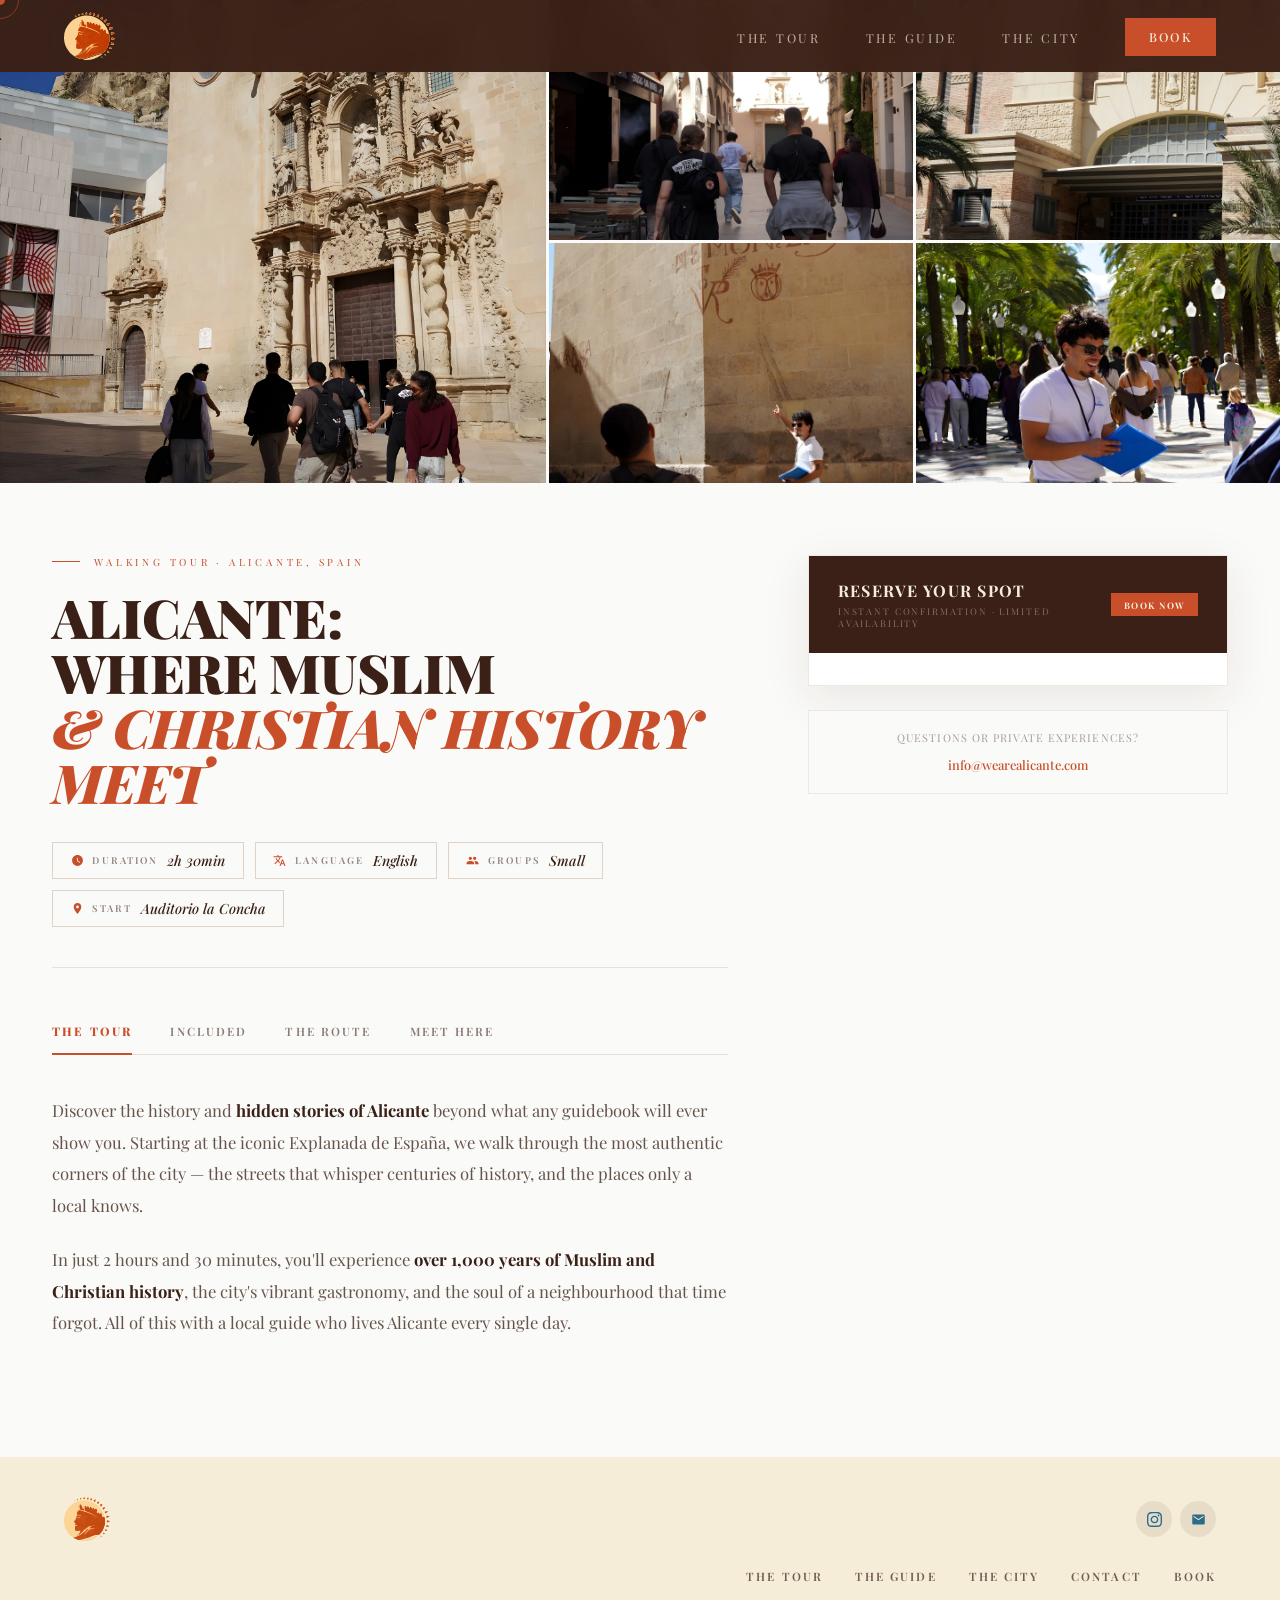
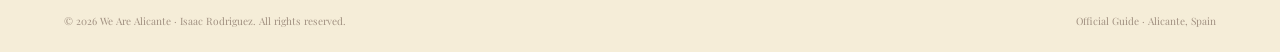
==== booking.html @ 027a024e "Apartado de booking" ====
<!DOCTYPE html>
<html lang="en">
<head>
  <meta charset="UTF-8">
  <meta name="viewport" content="width=device-width, initial-scale=1.0">

  <title>Book Your Tour – We Are Alicante | Walking Tour Alicante</title>
  <meta name="description" content="Book your walking tour in Alicante with Isaac Rodriguez. Small groups, instant confirmation. 12 stops, 2h30min of real history and hidden stories.">
  <meta name="robots" content="index, follow">
  <link rel="canonical" href="https://www.wearealicante.com/booking.html">

  <meta property="og:type"        content="website">
  <meta property="og:url"         content="https://www.wearealicante.com/booking.html">
  <meta property="og:site_name"   content="We Are Alicante">
  <meta property="og:locale"      content="en_US">
  <meta property="og:title"       content="Book Your Walking Tour – We Are Alicante">
  <meta property="og:description" content="12 stops, 2h30min, small groups. Book the walking tour that shows you the real Alicante.">
  <meta property="og:image"       content="https://www.wearealicante.com/assets/images/og-image.png">

  <link rel="icon" href="assets/images/favicon.svg" type="image/svg+xml">
  <link rel="icon" type="image/png" sizes="96x96" href="assets/images/favicon-96x96.png">
  <link rel="icon" type="image/x-icon"             href="assets/images/favicon.ico">
  <link rel="apple-touch-icon" sizes="180x180"      href="assets/images/apple-touch-icon.png">
  <link rel="manifest" href="assets/site.webmanifest">
  <meta name="theme-color" content="#224433">

  <link rel="preconnect" href="https://fonts.googleapis.com">
  <link rel="preconnect" href="https://fonts.gstatic.com" crossorigin>
  <link href="https://fonts.googleapis.com/css2?family=Playfair+Display:ital,wght@0,400..900;1,400..900&display=swap" rel="stylesheet">

  <link rel="stylesheet" href="src/css/styles.css">

  <style>
    /* ─── NAV — visible desde el primer pixel (no hay hero oscuro detrás) ─── */
    #mainNav {
      background: rgba(58, 32, 22, .97) !important;
      backdrop-filter: blur(14px) !important;
      padding: .75rem 4rem !important;
    }
    @media (max-width: 768px) {
      #mainNav { padding: .6rem 1.5rem !important; }
    }

    /* ─── PAGE ─── */
    .bk-page { background: var(--cream); min-height: 100vh; }

    /* ════════════════════════════════════
       GALLERY — numbered mosaic
    ════════════════════════════════════ */
    .bk-gallery {
      display: grid;
      grid-template-columns: 1.5fr 1fr 1fr;
      grid-template-rows: 240px 240px;
      gap: 3px;
    }
    .bk-gallery-item {
      position: relative;
      overflow: hidden;
      cursor: pointer;
    }
    .bk-gallery-item:first-child { grid-row: 1 / 3; }
    .bk-gallery-item img {
      width: 100%; height: 100%;
      object-fit: cover;
      display: block;
      transition: transform .65s cubic-bezier(.25,.46,.45,.94);
    }
    .bk-gallery-item:hover img { transform: scale(1.06); }
    .bk-gallery-overlay {
      position: absolute;
      inset: 0;
      background: linear-gradient(160deg, rgba(15,6,2,.45) 0%, transparent 55%);
      opacity: 0;
      transition: opacity .35s;
    }
    .bk-gallery-item:hover .bk-gallery-overlay { opacity: 1; }
    .bk-gallery-num {
      position: absolute;
      top: 1rem; left: 1rem;
      font-family: 'Playfair Display', serif;
      font-size: .95rem;
      font-weight: 900;
      font-style: italic;
      color: rgba(255,255,255,.9);
      line-height: 1;
      opacity: 0;
      transform: translateY(4px);
      transition: opacity .3s, transform .3s;
      z-index: 2;
    }
    .bk-gallery-item:hover .bk-gallery-num {
      opacity: 1;
      transform: none;
    }
    .bk-gallery-zoom {
      position: absolute;
      bottom: 1rem; right: 1rem;
      width: 32px; height: 32px;
      background: rgba(255,255,255,.12);
      border: 1px solid rgba(255,255,255,.22);
      backdrop-filter: blur(4px);
      display: flex; align-items: center; justify-content: center;
      opacity: 0;
      transition: opacity .3s;
      z-index: 2;
    }
    .bk-gallery-zoom svg { width: 14px; height: 14px; fill: white; }
    .bk-gallery-item:hover .bk-gallery-zoom { opacity: 1; }

    /* ════════════════════════════════════
       LIGHTBOX
    ════════════════════════════════════ */
    .lb {
      position: fixed;
      inset: 0;
      background: rgba(10,4,2,.97);
      z-index: 9000;
      display: flex;
      align-items: center;
      justify-content: center;
      opacity: 0;
      pointer-events: none;
      transition: opacity .3s ease;
    }
    .lb.open {
      opacity: 1;
      pointer-events: auto;
    }
    .lb-img-wrap {
      position: relative;
      max-width: min(88vw, 1100px);
      max-height: 82vh;
      display: flex;
      align-items: center;
      justify-content: center;
    }
    .lb-img {
      max-width: 100%;
      max-height: 82vh;
      object-fit: contain;
      display: block;
      transition: opacity .18s ease;
    }
    .lb-img.switching { opacity: 0; }
    .lb-btn {
      position: fixed;
      top: 50%;
      transform: translateY(-50%);
      width: 50px; height: 50px;
      background: rgba(255,255,255,.07);
      border: 1px solid rgba(255,255,255,.14);
      color: white;
      display: flex; align-items: center; justify-content: center;
      cursor: pointer;
      transition: background .2s, border-color .2s;
      z-index: 9001;
    }
    .lb-btn:hover {
      background: rgba(255,255,255,.16);
      border-color: rgba(255,255,255,.28);
    }
    .lb-prev { left: 1.5rem; }
    .lb-next { right: 1.5rem; }
    .lb-btn svg { width: 20px; height: 20px; stroke: white; fill: none; stroke-width: 1.8; }
    .lb-close {
      position: fixed;
      top: 1.4rem; right: 1.4rem;
      width: 40px; height: 40px;
      background: rgba(255,255,255,.07);
      border: 1px solid rgba(255,255,255,.14);
      color: white;
      display: flex; align-items: center; justify-content: center;
      cursor: pointer;
      transition: background .2s;
      z-index: 9001;
    }
    .lb-close:hover { background: rgba(255,255,255,.14); }
    .lb-close svg { width: 16px; height: 16px; stroke: white; fill: none; stroke-width: 2; }
    .lb-counter {
      position: fixed;
      bottom: 1.8rem;
      left: 50%; transform: translateX(-50%);
      font-size: .58rem;
      letter-spacing: .38em;
      text-transform: uppercase;
      color: rgba(255,255,255,.38);
      z-index: 9001;
      white-space: nowrap;
    }
    .lb-caption {
      position: fixed;
      bottom: 3.6rem;
      left: 50%; transform: translateX(-50%);
      font-family: 'Playfair Display', serif;
      font-style: italic;
      font-size: .9rem;
      color: rgba(255,255,255,.55);
      z-index: 9001;
      white-space: nowrap;
    }

    /* ════════════════════════════════════
       TWO-COLUMN LAYOUT
    ════════════════════════════════════ */
    .bk-main {
      max-width: 1240px;
      margin: 0 auto;
      padding: 4.5rem 2rem 6rem;
      display: grid;
      grid-template-columns: 1fr 420px;
      gap: 5rem;
      align-items: start;
    }

    /* ─── LEFT ─── */
    .bk-label {
      font-size: .62rem;
      letter-spacing: .38em;
      text-transform: uppercase;
      color: var(--terra);
      display: flex;
      align-items: center;
      gap: .9rem;
      margin-bottom: 1.4rem;
    }
    .bk-label::before {
      content: '';
      width: 28px; height: 1px;
      background: var(--terra);
      flex-shrink: 0;
    }

    .bk-title {
      font-family: 'Playfair Display', serif;
      font-size: clamp(2.4rem, 4.2vw, 4rem);
      font-weight: 900;
      color: var(--sienna);
      text-transform: uppercase;
      line-height: 1.02;
      letter-spacing: -.01em;
      margin-bottom: 2rem;
    }
    .bk-title em {
      font-style: italic;
      color: var(--terra);
    }

    .bk-badges {
      display: flex;
      flex-wrap: wrap;
      gap: .7rem;
      margin-bottom: 2.5rem;
      padding-bottom: 2.5rem;
      border-bottom: 1px solid rgba(139,69,19,.14);
    }
    .bk-badge {
      display: inline-flex;
      align-items: center;
      gap: .55rem;
      border: 1px solid rgba(139,69,19,.22);
      padding: .5rem 1.1rem;
      font-size: .6rem;
      font-weight: 600;
      letter-spacing: .22em;
      text-transform: uppercase;
      color: rgba(44,18,8,.5);
      transition: border-color .2s, color .2s;
    }
    .bk-badge:hover {
      border-color: rgba(139,69,19,.45);
      color: rgba(44,18,8,.75);
    }
    .bk-badge svg {
      width: 13px; height: 13px;
      fill: var(--terra);
      flex-shrink: 0;
    }
    .bk-badge strong {
      color: var(--sienna);
      font-style: italic;
      font-family: 'Playfair Display', serif;
      font-size: .88rem;
      font-weight: 500;
      text-transform: none;
      letter-spacing: 0;
    }

    /* ─── TABS ─── */
    .bk-tabs-nav {
      display: flex;
      gap: 0;
      border-bottom: 1px solid rgba(139,69,19,.16);
      margin-bottom: 2.5rem;
    }
    .bk-tab {
      background: none;
      border: none;
      cursor: pointer;
      font-family: inherit;
      font-size: .72rem;
      font-weight: 600;
      letter-spacing: .18em;
      text-transform: uppercase;
      color: rgba(44,18,8,.55);
      padding: .95rem 0;
      margin-right: 2.4rem;
      position: relative;
      transition: color .2s;
    }
    .bk-tab.active {
      font-weight: 800;
      font-size: .74rem;
    }
    .bk-tab::after {
      content: '';
      position: absolute;
      bottom: -1px;
      left: 0; right: 0;
      height: 2px;
      background: var(--terra);
      transform: scaleX(0);
      transform-origin: left;
      transition: transform .28s cubic-bezier(.25,.46,.45,.94);
    }
    .bk-tab:hover { color: rgba(44,18,8,.88); }
    .bk-tab.active { color: var(--terra); }
    .bk-tab.active::after { transform: scaleX(1); }
    .bk-tab-panel { display: none; }
    .bk-tab-panel.active {
      display: block;
      animation: tab-in .22s ease;
    }
    @keyframes tab-in {
      from { opacity: 0; transform: translateY(8px); }
      to   { opacity: 1; transform: none; }
    }

    .bk-desc {
      font-size: clamp(1rem, 1.3vw, 1.08rem);
      line-height: 1.9;
      color: rgba(44,18,8,.72);
      margin-bottom: 1.4rem;
    }
    .bk-desc strong { color: var(--sienna); font-weight: 700; }

    .bk-included {
      list-style: none;
      padding: 0; margin: 0;
      display: flex;
      flex-direction: column;
      gap: .85rem;
    }
    .bk-included li {
      display: flex;
      align-items: flex-start;
      gap: .9rem;
      font-size: clamp(.92rem, 1.15vw, 1rem);
      color: rgba(44,18,8,.72);
      line-height: 1.65;
    }
    .bk-included li::before {
      content: '';
      width: 5px; height: 5px;
      border-radius: 50%;
      background: var(--terra);
      flex-shrink: 0;
      margin-top: .55em;
    }

    .bk-meeting {
      padding: 1.5rem 1.8rem;
      background: var(--sand);
      border-left: 3px solid var(--terra);
      display: flex;
      align-items: flex-start;
      gap: 1.1rem;
    }
    .bk-meeting svg {
      width: 18px; height: 18px;
      fill: var(--terra);
      flex-shrink: 0;
      margin-top: 3px;
    }
    .bk-meeting-label {
      font-size: .58rem;
      letter-spacing: .3em;
      text-transform: uppercase;
      color: rgba(44,18,8,.42);
      margin-bottom: .3rem;
    }
    .bk-meeting-place {
      font-family: 'Playfair Display', serif;
      font-size: 1.05rem;
      color: var(--sienna);
      font-style: italic;
    }

    /* ─── RIGHT ─── */
    .bk-right {
      position: sticky;
      top: 90px;
    }
    .bk-widget-card {
      background: white;
      border: 1px solid rgba(139,69,19,.13);
      box-shadow: 0 12px 48px rgba(58,32,22,.09);
      overflow: hidden;
    }
    .bk-widget-header {
      background: var(--deep);
      padding: 1.5rem 1.8rem;
      display: flex;
      align-items: center;
      justify-content: space-between;
      gap: 1rem;
    }
    .bk-widget-header-title {
      font-family: 'Playfair Display', serif;
      font-size: 1rem;
      color: var(--sand);
      font-weight: 700;
      text-transform: uppercase;
      letter-spacing: .08em;
    }
    .bk-widget-header-sub {
      font-size: .58rem;
      letter-spacing: .2em;
      text-transform: uppercase;
      color: rgba(240,224,208,.4);
      margin-top: .25rem;
    }
    .bk-widget-badge {
      background: var(--terra);
      color: var(--sand);
      font-size: .56rem;
      font-weight: 700;
      letter-spacing: .16em;
      text-transform: uppercase;
      padding: .35rem .8rem;
      white-space: nowrap;
      flex-shrink: 0;
    }
    .bk-widget-body { padding: 1rem; }

    .bk-contact-strip {
      margin-top: 1.5rem;
      padding: 1.2rem 1.5rem;
      background: var(--cream);
      border: 1px solid rgba(139,69,19,.1);
      text-align: center;
    }
    .bk-contact-strip p {
      font-size: .68rem;
      letter-spacing: .1em;
      color: rgba(44,18,8,.4);
      text-transform: uppercase;
      margin-bottom: .5rem;
    }
    .bk-contact-strip a {
      color: var(--terra);
      text-decoration: none;
      font-size: .8rem;
      font-weight: 500;
      transition: color .2s;
    }
    .bk-contact-strip a:hover { color: var(--ember); }

    /* ─── RESPONSIVE ─── */
    @media (max-width: 960px) {
      .bk-gallery {
        grid-template-columns: 1fr 1fr;
        grid-template-rows: 200px 160px;
      }
      .bk-gallery-item:first-child { grid-row: 1 / 3; }
      .bk-gallery-item:nth-child(4),
      .bk-gallery-item:nth-child(5) { display: none; }
    }
    @media (max-width: 680px) {
      .bk-gallery {
        grid-template-columns: 1fr 1fr;
        grid-template-rows: 180px 140px;
      }
      .bk-main {
        grid-template-columns: 1fr;
        gap: 2.5rem;
        padding: 2.5rem 1.2rem 4rem;
      }
      .bk-right { position: static; }
      .lb-prev { left: .5rem; }
      .lb-next { right: .5rem; }
    }
  </style>
</head>
<body>

<div class="cursor" id="cursor"></div>
<div class="cursor-ring" id="cring"></div>
<div class="preloader gone" id="preloader" style="display:none"></div>

<!-- MENÚ MÓVIL -->
<div class="mob-nav" id="mobNav">
  <a href="index.html#tours" onclick="closeMob()">The Tour</a>
  <a href="index.html#about" onclick="closeMob()">The Guide</a>
  <a href="index.html#ciudad" onclick="closeMob()">The City</a>
  <a href="booking.html" onclick="closeMob()">Book</a>
  <span class="mob-sub">We Are Alicante</span>
</div>

<!-- NAV -->
<nav id="mainNav">
  <a href="index.html" class="nav-logo">
    <img src="assets/images/logo.svg" alt="We Are Alicante" class="nav-logo-img">
  </a>
  <ul class="nav-links">
    <li><a href="index.html#tours">The Tour</a></li>
    <li><a href="index.html#about">The Guide</a></li>
    <li><a href="index.html#ciudad">The City</a></li>
    <li><a href="booking.html" class="nav-cta">Book</a></li>
  </ul>
  <button class="burger" id="burger" aria-label="Menu">
    <span></span><span></span><span></span>
  </button>
</nav>

<!-- ════════════════════════════════════
     LIGHTBOX
════════════════════════════════════ -->
<div class="lb" id="lb" role="dialog" aria-modal="true" aria-label="Photo gallery">
  <button class="lb-close" id="lb-close" aria-label="Close gallery">
    <svg viewBox="0 0 24 24"><line x1="18" y1="6" x2="6" y2="18"/><line x1="6" y1="6" x2="18" y2="18"/></svg>
  </button>
  <button class="lb-btn lb-prev" id="lb-prev" aria-label="Previous photo">
    <svg viewBox="0 0 24 24"><polyline points="15,18 9,12 15,6"/></svg>
  </button>
  <div class="lb-img-wrap">
    <img class="lb-img" id="lb-img" src="" alt="">
  </div>
  <button class="lb-btn lb-next" id="lb-next" aria-label="Next photo">
    <svg viewBox="0 0 24 24"><polyline points="9,6 15,12 9,18"/></svg>
  </button>
  <p class="lb-caption" id="lb-caption"></p>
  <p class="lb-counter" id="lb-counter">01 / 05</p>
</div>

<div class="bk-page">

  <!-- ════════════════════════════════════
       GALLERY — numbered mosaic
  ════════════════════════════════════ -->
  <div class="bk-gallery">

    <div class="bk-gallery-item" data-index="0">
      <img src="assets/images/foto1.webp" alt="Alicante Walking Tour">
      <div class="bk-gallery-overlay"></div>
      <span class="bk-gallery-num">01</span>
      <span class="bk-gallery-zoom"><svg viewBox="0 0 24 24"><path d="M15 3h6v6M9 21H3v-6M21 3l-7 7M3 21l7-7"/></svg></span>
    </div>

    <div class="bk-gallery-item" data-index="1">
      <img src="assets/images/foto2.webp" alt="Alicante Walking Tour">
      <div class="bk-gallery-overlay"></div>
      <span class="bk-gallery-num">02</span>
      <span class="bk-gallery-zoom"><svg viewBox="0 0 24 24"><path d="M15 3h6v6M9 21H3v-6M21 3l-7 7M3 21l7-7"/></svg></span>
    </div>

    <div class="bk-gallery-item" data-index="2">
      <img src="assets/images/foto3.webp" alt="Alicante Walking Tour">
      <div class="bk-gallery-overlay"></div>
      <span class="bk-gallery-num">03</span>
      <span class="bk-gallery-zoom"><svg viewBox="0 0 24 24"><path d="M15 3h6v6M9 21H3v-6M21 3l-7 7M3 21l7-7"/></svg></span>
    </div>

    <div class="bk-gallery-item" data-index="3">
      <img src="assets/images/foto4.webp" alt="Alicante Walking Tour">
      <div class="bk-gallery-overlay"></div>
      <span class="bk-gallery-num">04</span>
      <span class="bk-gallery-zoom"><svg viewBox="0 0 24 24"><path d="M15 3h6v6M9 21H3v-6M21 3l-7 7M3 21l7-7"/></svg></span>
    </div>

    <div class="bk-gallery-item" data-index="4">
      <img src="assets/images/foto5.webp" alt="Alicante Walking Tour">
      <div class="bk-gallery-overlay"></div>
      <span class="bk-gallery-num">05</span>
      <span class="bk-gallery-zoom"><svg viewBox="0 0 24 24"><path d="M15 3h6v6M9 21H3v-6M21 3l-7 7M3 21l7-7"/></svg></span>
    </div>

  </div>

  <!-- ════════════════════════════════════
       TWO-COLUMN LAYOUT
  ════════════════════════════════════ -->
  <div class="bk-main">

    <!-- LEFT -->
    <div class="bk-left">

      <p class="bk-label">Walking Tour · Alicante, Spain</p>

      <h1 class="bk-title">
        Alicante:<br>Where Muslim<br><em>&amp; Christian History Meet</em>
      </h1>

      <div class="bk-badges">
        <div class="bk-badge">
          <svg viewBox="0 0 24 24"><path d="M12 2C6.48 2 2 6.48 2 12s4.48 10 10 10 10-4.48 10-10S17.52 2 12 2zm.5 5v5.25l4.5 2.67-.75 1.23L11 13V7h1.5z"/></svg>
          Duration <strong>2h 30min</strong>
        </div>
        <div class="bk-badge">
          <svg viewBox="0 0 24 24"><path d="M12.87 15.07l-2.54-2.51.03-.03c1.74-1.94 2.98-4.17 3.71-6.53H17V4h-7V2H8v2H1v1.99h11.17C11.5 7.92 10.44 9.75 9 11.35 8.07 10.32 7.3 9.19 6.69 8h-2c.73 1.63 1.73 3.17 2.98 4.56l-5.09 5.02L4 19l5-5 3.11 3.11.76-2.04zM18.5 10h-2L12 22h2l1.12-3h4.75L21 22h2l-4.5-12zm-2.62 7l1.62-4.33L19.12 17h-3.24z"/></svg>
          Language <strong>English</strong>
        </div>
        <div class="bk-badge">
          <svg viewBox="0 0 24 24"><path d="M16 11c1.66 0 2.99-1.34 2.99-3S17.66 5 16 5c-1.66 0-3 1.34-3 3s1.34 3 3 3zm-8 0c1.66 0 2.99-1.34 2.99-3S9.66 5 8 5C6.34 5 5 6.34 5 8s1.34 3 3 3zm0 2c-2.33 0-7 1.17-7 3.5V19h14v-2.5c0-2.33-4.67-3.5-7-3.5zm8 0c-.29 0-.62.02-.97.05 1.16.84 1.97 1.97 1.97 3.45V19h6v-2.5c0-2.33-4.67-3.5-7-3.5z"/></svg>
          Groups <strong>Small</strong>
        </div>
        <div class="bk-badge">
          <svg viewBox="0 0 24 24"><path d="M12 2C8.13 2 5 5.13 5 9c0 5.25 7 13 7 13s7-7.75 7-13c0-3.87-3.13-7-7-7zm0 9.5c-1.38 0-2.5-1.12-2.5-2.5s1.12-2.5 2.5-2.5 2.5 1.12 2.5 2.5-1.12 2.5-2.5 2.5z"/></svg>
          Start <strong>Auditorio la Concha</strong>
        </div>
      </div>

      <!-- TABS -->
      <div class="bk-tabs-nav" role="tablist">
        <button class="bk-tab active" data-tab="tab-tour"     role="tab" aria-selected="true">The Tour</button>
        <button class="bk-tab"        data-tab="tab-included" role="tab" aria-selected="false">Included</button>
        <button class="bk-tab"        data-tab="tab-route"    role="tab" aria-selected="false">The Route</button>
        <button class="bk-tab"        data-tab="tab-meet"     role="tab" aria-selected="false">Meet Here</button>
      </div>

      <div class="bk-tab-panel active" id="tab-tour" role="tabpanel">
        <p class="bk-desc">
          Discover the history and <strong>hidden stories of Alicante</strong> beyond what any guidebook will ever show you. Starting at the iconic Explanada de España, we walk through the most authentic corners of the city — the streets that whisper centuries of history, and the places only a local knows.
        </p>
        <p class="bk-desc">
          In just 2 hours and 30 minutes, you'll experience <strong>over 1,000 years of Muslim and Christian history</strong>, the city's vibrant gastronomy, and the soul of a neighbourhood that time forgot. All of this with a local guide who lives Alicante every single day.
        </p>
      </div>

      <div class="bk-tab-panel" id="tab-included" role="tabpanel">
        <ul class="bk-included">
          <li>Professional guide — Isaac Rodriguez</li>
          <li>9 stops across the city</li>
          <li>Muslim &amp; Christian history narration</li>
          <li>Small group experience — limited spots</li>
          <li>Personalised pace — we adapt to your group</li>
        </ul>
      </div>

      <div class="bk-tab-panel" id="tab-route" role="tabpanel">
        <ul class="bk-included">
          <li>Auditorio la Concha — starting point</li>
          <li>Explanada de España</li>
          <li>El Carrer dels Bolets</li>
          <li>Co-cathedral of St Nicholas of Bari</li>
          <li>Alicante City Hall</li>
          <li>Basílica of Santa Maria</li>
          <li>Torre de la Pólvora</li>
          <li>Chapel of Saint Roch</li>
          <li>Casco Antiguo – Santa Cruz</li>
          <li>Mercado Central de Alicante — finish</li>
        </ul>
      </div>

      <div class="bk-tab-panel" id="tab-meet" role="tabpanel">
        <div class="bk-meeting">
          <svg viewBox="0 0 24 24"><path d="M12 2C8.13 2 5 5.13 5 9c0 5.25 7 13 7 13s7-7.75 7-13c0-3.87-3.13-7-7-7zm0 9.5c-1.38 0-2.5-1.12-2.5-2.5s1.12-2.5 2.5-2.5 2.5 1.12 2.5 2.5-1.12 2.5-2.5 2.5z"/></svg>
          <div>
            <p class="bk-meeting-label">Meeting point</p>
            <p class="bk-meeting-place">Auditorio la Concha, Alicante</p>
          </div>
        </div>
      </div>

    </div>

    <!-- RIGHT: BOOKING WIDGET -->
    <div class="bk-right">
      <div class="bk-widget-card">
        <div class="bk-widget-header">
          <div>
            <p class="bk-widget-header-title">Reserve Your Spot</p>
            <p class="bk-widget-header-sub">Instant confirmation · Limited availability</p>
          </div>
          <span class="bk-widget-badge">Book Now</span>
        </div>
        <div class="bk-widget-body">
          <div class="bokunWidget" data-src="https://widgets.bokun.io/online-sales/a4609da5-fa70-4754-aa87-57c1fb88ac77/experience-calendar/1241620"></div>
          <noscript>Please enable javascript in your browser to book</noscript>
        </div>
      </div>
      <div class="bk-contact-strip">
        <p>Questions or private experiences?</p>
        <a href="mailto:info@wearealicante.com">info@wearealicante.com</a>
      </div>
    </div>

  </div>
</div>

<!-- FOOTER -->
<footer>
  <div class="footer-top">
    <a href="index.html" class="footer-logo-link">
      <img src="assets/images/logo.svg" alt="We Are Alicante" class="footer-logo-img">
    </a>
    <div class="footer-socials">
      <a href="https://instagram.com" target="_blank" class="footer-social-btn" aria-label="Instagram">
        <svg viewBox="0 0 24 24"><path d="M12 2.163c3.204 0 3.584.012 4.85.07 3.252.148 4.771 1.691 4.919 4.919.058 1.265.069 1.645.069 4.849 0 3.205-.012 3.584-.069 4.849-.149 3.225-1.664 4.771-4.919 4.919-1.266.058-1.644.07-4.85.07-3.204 0-3.584-.012-4.849-.07-3.26-.149-4.771-1.699-4.919-4.92-.058-1.265-.07-1.644-.07-4.849 0-3.204.013-3.583.07-4.849.149-3.227 1.664-4.771 4.919-4.919 1.266-.057 1.645-.069 4.849-.069zm0-2.163c-3.259 0-3.667.014-4.947.072-4.358.2-6.78 2.618-6.98 6.98-.059 1.281-.073 1.689-.073 4.948 0 3.259.014 3.668.072 4.948.2 4.358 2.618 6.78 6.98 6.98 1.281.058 1.689.072 4.948.072 3.259 0 3.668-.014 4.948-.072 4.354-.2 6.782-2.618 6.979-6.98.059-1.28.073-1.689.073-4.948 0-3.259-.014-3.667-.072-4.947-.196-4.354-2.617-6.78-6.979-6.98-1.281-.059-1.69-.073-4.949-.073zm0 5.838c-3.403 0-6.162 2.759-6.162 6.162s2.759 6.163 6.162 6.163 6.162-2.759 6.162-6.163c0-3.403-2.759-6.162-6.162-6.162zm0 10.162c-2.209 0-4-1.79-4-4 0-2.209 1.791-4 4-4s4 1.791 4 4c0 2.21-1.791 4-4 4zm6.406-11.845c-.796 0-1.441.645-1.441 1.44s.645 1.44 1.441 1.44c.795 0 1.439-.645 1.439-1.44s-.644-1.44-1.439-1.44z"/></svg>
      </a>
      <a href="mailto:info@wearealicante.com" class="footer-social-btn" aria-label="Email">
        <svg viewBox="0 0 24 24"><path d="M20 4H4c-1.1 0-2 .9-2 2v12c0 1.1.9 2 2 2h16c1.1 0 2-.9 2-2V6c0-1.1-.9-2-2-2zm0 4l-8 5-8-5V6l8 5 8-5v2z"/></svg>
      </a>
    </div>
  </div>
  <div class="footer-mid">
    <div class="footer-nav">
      <a href="index.html#tours">The Tour</a>
      <a href="index.html#about">The Guide</a>
      <a href="index.html#ciudad">The City</a>
      <a href="index.html#contacto">Contact</a>
      <a href="booking.html">Book</a>
    </div>
  </div>
  <div class="footer-bottom">
    <p class="footer-copy">© 2026 We Are Alicante · Isaac Rodriguez. All rights reserved.</p>
    <p class="footer-copy">Official Guide · Alicante, Spain</p>
  </div>
</footer>

<script type="text/javascript" src="https://widgets.bokun.io/assets/javascripts/apps/build/BokunWidgetsLoader.js?bookingChannelUUID=a4609da5-fa70-4754-aa87-57c1fb88ac77" async></script>

<script>
/* ── TABS ── */
document.querySelectorAll('.bk-tab').forEach(function(tab) {
  tab.addEventListener('click', function() {
    document.querySelectorAll('.bk-tab').forEach(function(t) {
      t.classList.remove('active');
      t.setAttribute('aria-selected', 'false');
    });
    document.querySelectorAll('.bk-tab-panel').forEach(function(p) {
      p.classList.remove('active');
    });
    tab.classList.add('active');
    tab.setAttribute('aria-selected', 'true');
    document.getElementById(tab.dataset.tab).classList.add('active');
  });
});

/* ── LIGHTBOX ── */
var lbData = [
  { src: 'assets/images/foto1.webp',    caption: 'Alicante Walking Tour' },
  { src: 'assets/images/foto2.webp',    caption: 'Alicante Walking Tour' },
  { src: 'assets/images/foto3.webp',    caption: 'Alicante Walking Tour' },
  { src: 'assets/images/foto4.webp',    caption: 'Alicante Walking Tour' },
  { src: 'assets/images/foto5.webp',    caption: 'Alicante Walking Tour' },
  { src: 'assets/images/foto5_1.webp',  caption: 'Alicante Walking Tour' },
  { src: 'assets/images/foto6.webp',    caption: 'Alicante Walking Tour' },
  { src: 'assets/images/foto7.webp',    caption: 'Alicante Walking Tour' },
  { src: 'assets/images/foto8.webp',    caption: 'Alicante Walking Tour' },
  { src: 'assets/images/foto9.webp',    caption: 'Alicante Walking Tour' },
  { src: 'assets/images/foto9_1.webp',  caption: 'Alicante Walking Tour' },
  { src: 'assets/images/foto10.webp',   caption: 'Alicante Walking Tour' },
  { src: 'assets/images/foto10_1.webp', caption: 'Alicante Walking Tour' },
  { src: 'assets/images/foto10_2.webp', caption: 'Alicante Walking Tour' },
  { src: 'assets/images/foto10_3.webp', caption: 'Alicante Walking Tour' },
  { src: 'assets/images/foto10_4.webp', caption: 'Alicante Walking Tour' },
  { src: 'assets/images/foto11.webp',   caption: 'Alicante Walking Tour' },
  { src: 'assets/images/foto11_1.webp', caption: 'Alicante Walking Tour' },
  { src: 'assets/images/foto11_2.webp', caption: 'Alicante Walking Tour' }
];

var lb        = document.getElementById('lb');
var lbImg     = document.getElementById('lb-img');
var lbCaption = document.getElementById('lb-caption');
var lbCounter = document.getElementById('lb-counter');
var current   = 0;

function pad(n) { return String(n).padStart(2, '0'); }

function showSlide(i) {
  lbImg.classList.add('switching');
  setTimeout(function() {
    lbImg.src       = lbData[i].src;
    lbImg.alt       = lbData[i].caption;
    lbCaption.textContent = lbData[i].caption;
    lbCounter.textContent = pad(i + 1) + ' / ' + pad(lbData.length);
    lbImg.classList.remove('switching');
  }, 160);
}

function openLb(i) {
  current = i;
  lbImg.src       = lbData[i].src;
  lbImg.alt       = lbData[i].caption;
  lbCaption.textContent = lbData[i].caption;
  lbCounter.textContent = pad(i + 1) + ' / ' + pad(lbData.length);
  lb.classList.add('open');
  document.body.style.overflow = 'hidden';
}

function closeLb() {
  lb.classList.remove('open');
  document.body.style.overflow = '';
}

document.querySelectorAll('.bk-gallery-item').forEach(function(item) {
  item.addEventListener('click', function() {
    openLb(parseInt(item.dataset.index));
  });
});

document.getElementById('lb-close').addEventListener('click', closeLb);

lb.addEventListener('click', function(e) {
  if (e.target === lb) closeLb();
});

document.getElementById('lb-prev').addEventListener('click', function() {
  current = (current - 1 + lbData.length) % lbData.length;
  showSlide(current);
});

document.getElementById('lb-next').addEventListener('click', function() {
  current = (current + 1) % lbData.length;
  showSlide(current);
});

document.addEventListener('keydown', function(e) {
  if (!lb.classList.contains('open')) return;
  if (e.key === 'Escape')      { closeLb(); }
  if (e.key === 'ArrowLeft')   { current = (current - 1 + lbData.length) % lbData.length; showSlide(current); }
  if (e.key === 'ArrowRight')  { current = (current + 1) % lbData.length; showSlide(current); }
});
</script>

<script src="src/js/main.js"></script>
</body>
</html>
---- src/css/styles.css ----
/* ═══════════════════════════════════════
   WE ARE ALICANTE — styles.css
   Isaac Rodríguez · Guía Turístico
════════════════════════════════════════ */

/* ─── VARIABLES ─── */
:root {
  --cream:   #FAFAF8;   /* blanco hueso — fondo base */
  --sand:    #F5EDD8;   /* arena cálida — fondo alterno, cards */
  --mustard: #E8A44A;   /* dorado sol — badges, highlights, detalles calidad */
  --stone:   #F0C880;   /* ámbar cálido — tono medio */
  --terra:   #C94E2A;   /* terracota — CTA principal, acción */
  --ember:   #A83820;   /* terracota oscuro — hover CTA */
  --sienna:  #3A2016;   /* tierra oscura — texto oscuro */
  --deep:    #3A2016;   /* tierra oscura — fondos oscuros, footer */
  --med:     #2C6B8A;   /* mediterráneo — info, social, enlaces */
}

/* ─── RESET & BASE ─── */
*, *::before, *::after { box-sizing: border-box; margin: 0; padding: 0; }
html { scroll-behavior: smooth; }
body {
  background: var(--cream);
  color: var(--deep);
  font-family: 'Playfair Display', serif;
  font-weight: 300;
  overflow-x: hidden;
  cursor: none;
}

/* ─── CURSOR ─── */
.cursor {
  width: 10px; height: 10px;
  background: var(--terra);
  border-radius: 50%;
  position: fixed; top: 0; left: 0;
  pointer-events: none; z-index: 9999;
  transform: translate(-50%, -50%);
  transition: transform .12s ease, background .3s, border .3s;
}
.cursor-ring {
  width: 38px; height: 38px;
  border: 1.5px solid var(--terra);
  border-radius: 50%;
  position: fixed; top: 0; left: 0;
  pointer-events: none; z-index: 9998;
  transform: translate(-50%, -50%);
  opacity: .55;
  transition: opacity .3s;
}
@media (hover: none) {
  .cursor, .cursor-ring { display: none; }
  body { cursor: auto; }

  /* ── Stop cards: sin transiciones al tocar ── */
  .stop-card,
  .stop-card img,
  .stop-card .stop-tag,
  .stop-card .stop-desc,
  .stop-card .stop-icon-row,
  .stop-card .stop-name {
    transition: none !important;
  }
  /* Imagen iluminada por defecto */
  .stop-card img { filter: brightness(.58) saturate(.95); }
  /* Evita expand al tocar */
  .stop-card:hover { flex: 1 !important; }
  .stop-card:hover img {
    filter: brightness(.58) saturate(.95) !important;
    transform: none !important;
  }
  /* Nombre siempre horizontal, contenido siempre visible */
  .stop-card .stop-name { writing-mode: horizontal-tb; }
  .stop-card .stop-tag,
  .stop-card .stop-desc,
  .stop-card .stop-icon-row { opacity: 1; transform: translateY(0); }

  /* Sin efectos al tocar en el resto de elementos interactivos */
  .route-stop:hover .route-circle { transform: none; }
  .stops-also-list li:hover { padding-left: 0; }
  .stops-also-list li { transition: none; }
  .info-item:hover { transform: none; border-left-color: transparent; }
  .btn-terra:hover { transform: none; gap: .75rem; }
}

/* ─── PRELOADER ─── */
.preloader {
  position: fixed; inset: 0;
  background: var(--cream);
  z-index: 10000;
  display: flex; align-items: center; justify-content: center;
  flex-direction: column; gap: 2rem;
  transition: opacity .9s ease, visibility .9s ease;
}
.preloader.gone { opacity: 0; visibility: hidden; pointer-events: none; }
.pl-word {
  font-family: 'Playfair Display', serif;
  font-size: clamp(2.5rem, 9vw, 6.5rem);
  font-weight: 900;
  color: var(--terra);
  letter-spacing: .08em;
  text-transform: uppercase;
  line-height: 1;
  overflow: hidden;
}
.pl-word span {
  display: inline-block;
  opacity: 0;
  transform: translateY(100%);
  animation: plUp .7s cubic-bezier(.22, 1, .36, 1) forwards;
}
.pl-word span:nth-child(1) { animation-delay: .1s; }
.pl-word span:nth-child(2) { animation-delay: .2s; }
.pl-word span:nth-child(3) { animation-delay: .32s; }
.pl-em {
  font-family: 'Playfair Display', serif;
  font-size: clamp(.9rem, 2.5vw, 1.4rem);
  font-style: italic;
  color: var(--mustard);
  letter-spacing: .25em;
  opacity: 0;
  animation: plFade .8s .7s ease forwards;
}
.pl-line {
  width: 0; height: 1px;
  background: var(--mustard);
  animation: plLine 1s .5s ease forwards;
}
@keyframes plUp   { to { opacity: 1; transform: translateY(0); } }
@keyframes plFade { to { opacity: 1; } }
@keyframes plLine { to { width: 180px; } }

/* ─── NAV ─── */
nav {
  position: fixed; top: 0; left: 0; right: 0;
  z-index: 1000;
  padding: 1.2rem 4rem;
  display: flex; align-items: center; justify-content: space-between;
  transition: padding .4s ease, background .5s ease;
}
nav.scrolled {
  padding: .75rem 4rem;
  background: rgba(58, 32, 22, .97);
  backdrop-filter: blur(14px);
}
.nav-logo {
  display: flex;
  align-items: center;
  text-decoration: none;
  flex-shrink: 0;
}
.nav-logo-img {
  height: 48px;
  width: auto;
  display: block;
  transition: opacity .3s, filter .3s;
  filter: drop-shadow(0 1px 8px rgba(58,32,22,.35));
}
.nav-logo:hover .nav-logo-img {
  opacity: .88;
  filter: drop-shadow(0 2px 12px rgba(58,32,22,.5));
}
.nav-links { display: flex; align-items: center; gap: 2.8rem; list-style: none; }
.nav-links a {
  color: rgba(240, 224, 208, .75);
  text-decoration: none;
  font-size: .78rem;
  letter-spacing: .22em;
  text-transform: uppercase;
  font-weight: 400;
  transition: color .3s;
}
.nav-links a:hover { color: var(--sand); }
.nav-cta {
  background: var(--terra) !important;
  color: var(--sand) !important;
  padding: .65rem 1.5rem !important;
  opacity: 1 !important;
  letter-spacing: .18em !important;
  transition: background .3s !important;
  font-weight: 500 !important;
}
.nav-cta:hover { background: var(--ember) !important; }
nav.scrolled .nav-cta { background: var(--terra) !important; }
nav.scrolled .nav-cta:hover { background: var(--ember) !important; }
.burger {
  display: none;
  flex-direction: column; gap: 5px;
  background: none; border: none; cursor: pointer;
}
.burger span { display: block; width: 28px; height: 1.5px; background: var(--sand); transition: .35s; }

/* ─── MOBILE NAV ─── */
.mob-nav {
  position: fixed; inset: 0;
  background: var(--deep);
  z-index: 990;
  display: flex; flex-direction: column;
  align-items: center; justify-content: center; gap: 2.5rem;
  transform: translateY(-100%);
  transition: transform .65s cubic-bezier(.22, 1, .36, 1);
}
.mob-nav.open { transform: translateY(0); }
.mob-nav a {
  font-family: 'Playfair Display', serif;
  font-size: clamp(2.5rem, 8vw, 4.5rem);
  font-weight: 700;
  color: var(--sand);
  text-decoration: none;
  text-transform: uppercase;
  transition: color .3s;
}
.mob-nav a:hover { color: var(--mustard); }
.mob-sub {
  font-size: .78rem;
  letter-spacing: .32em;
  color: rgba(240, 224, 208, .4);
  text-transform: uppercase;
}

/* ─── REVEAL ANIMATIONS ─── */
.reveal {
  opacity: 0;
  transform: translateY(55px);
  transition: opacity .95s ease, transform .95s cubic-bezier(.22, 1, .36, 1);
}
.reveal.visible { opacity: 1; transform: translateY(0); }
.r1 { transition-delay: .12s; }
.r2 { transition-delay: .24s; }
.r3 { transition-delay: .36s; }
.r4 { transition-delay: .48s; }
.r5 { transition-delay: .60s; }

/* ─── HERO ─── */
.hero { height: 100vh; position: relative; display: flex; align-items: flex-end; overflow: hidden; }
.hero-bg {
  position: absolute; inset: 0;
  background-color: var(--deep);
  background-image:
    linear-gradient(to bottom, rgba(0,0,0,.28) 0%, transparent 90px),
    linear-gradient(to top, rgba(58,32,22,.90) 0%, rgba(58,32,22,.22) 50%, transparent 72%),
    linear-gradient(to right, rgba(58,32,22,.52) 0%, transparent 58%),
    image-set(
      url('../../assets/images/img_castillo_sunset.webp') 1x,
      url('../../assets/images/img_castillo_sunset@2x.webp') 2x
    );
  background-size: cover;
  background-position: center;
  background-repeat: no-repeat;
  transform: scale(1.08);
  will-change: transform;
}
.hero-inner {
  position: relative; z-index: 2;
  padding: 0 5rem 10vh;
  width: 100%;
}
.hero-kicker {
  font-size: .72rem; letter-spacing: .42em;
  text-transform: uppercase; color: var(--mustard);
  margin-bottom: 2.8rem;
  display: flex; align-items: center; gap: 1.2rem;
  opacity: 0; animation: riseUp .9s 2s ease forwards;
  text-shadow: 0 1px 12px rgba(58,32,22,.6);
}
.hero-kicker::before { content: ''; width: 44px; height: 1px; background: var(--mustard); opacity: .85; }

.hero-deco {
  display: block;
  width: 52px; height: 2px;
  background: linear-gradient(90deg, var(--mustard), transparent);
  margin-bottom: 1.6rem;
  opacity: 0; animation: riseUp .8s 2.05s ease forwards;
}
.hero-h1 {
  font-family: 'Playfair Display', serif;
  font-size: clamp(4rem, 11vw, 10rem);
  font-weight: 900; line-height: 1.05;
  color: var(--sand);
  text-transform: uppercase; letter-spacing: -.03em;
  overflow: hidden;
  text-shadow: 0 4px 48px rgba(58,32,22,.55), 0 1px 0 rgba(58,32,22,.3);
}
.hero-h1 .ln { display: block; overflow: hidden; padding-left: .06em; margin-left: -.06em; }
.hero-h1 .ln span {
  display: block; opacity: 0; transform: translateY(110%);
  animation: riseUp .95s cubic-bezier(.22, 1, .36, 1) forwards;
}
.hero-h1 .ln:nth-child(1) span { animation-delay: 2.2s; }
.hero-h1 .ln:nth-child(2) span { animation-delay: 2.4s; }
.hero-h1 em {
  font-style: normal;
  font-size: .82em;
  color: var(--terra);
  text-shadow: 0 4px 48px rgba(58,32,22,.4), 0 0 80px rgba(232,164,74,.2);
}
.hero-sub {
  font-size: clamp(.9rem, 1.2vw, 1rem);
  color: rgba(250, 250, 248, .72);
  line-height: 1.7; max-width: 420px;
  margin-top: 2.2rem; margin-bottom: 2rem;
  text-shadow: 0 1px 12px rgba(58,32,22,.5);
  opacity: 0; animation: riseUp .9s 2.7s ease forwards;
}
.btn-hero {
  display: inline-flex; align-items: center; gap: .8rem;
  background: var(--terra); color: var(--cream);
  padding: 1rem 2.4rem; text-decoration: none;
  font-size: .78rem; letter-spacing: .24em;
  text-transform: uppercase; font-weight: 500;
  opacity: 0; animation: riseUp .9s 2.9s ease forwards;
  transition: background .3s, transform .3s, gap .3s;
}
.btn-hero:hover { background: var(--ember); transform: translateY(-3px); gap: 1.1rem; }
.btn-hero svg { width: 16px; height: 16px; fill: var(--cream); flex-shrink: 0; }
.hero-scroll {
  position: absolute; right: 4rem; bottom: 3rem;
  writing-mode: vertical-lr;
  font-size: .62rem; letter-spacing: .38em;
  text-transform: uppercase; color: rgba(240, 224, 208, .45);
  display: flex; align-items: center; gap: 1.2rem;
  opacity: 0; animation: riseUp .8s 3.2s ease forwards;
}
.hero-scroll::after {
  content: ''; width: 1px; height: 55px;
  background: var(--mustard);
  animation: scrollPulse 2.2s 3.5s ease infinite;
}
@keyframes riseUp {
  from { opacity: 0; transform: translateY(22px); }
  to   { opacity: 1; transform: translateY(0); }
}
@keyframes scrollPulse {
  0%   { transform: scaleY(0); transform-origin: top; opacity: 1; }
  50%  { transform: scaleY(1); transform-origin: top; }
  51%  { transform: scaleY(1); transform-origin: bottom; }
  100% { transform: scaleY(0); transform-origin: bottom; opacity: .3; }
}

/* ─── TICKER ─── */
.ticker {
  background: var(--terra);
  border-top: 1px solid rgba(240, 224, 208, .15);
  border-bottom: 1px solid rgba(240, 224, 208, .15);
  padding: .7rem 0;
  overflow: hidden;
  position: relative;
  -webkit-mask-image: none;
  mask-image: none;
}
.ticker::before { display: none; }
.ticker-track {
  display: flex; gap: 3rem; white-space: nowrap;
  animation: ticker 30s linear infinite;
}
.ticker-track span {
  font-family: 'Playfair Display', serif;
  font-size: .75rem; font-style: italic; font-weight: 400;
  color: rgba(240, 224, 208, .75); letter-spacing: .12em; flex-shrink: 0;
}
.ticker-track .dot { color: var(--mustard); font-style: normal; font-size: .5rem; opacity: .65; }
@keyframes ticker { from { transform: translateX(0); } to { transform: translateX(-50%); } }

/* ─── ABOUT ─── */
.about { background: var(--cream); padding: 5.5rem 4rem; }
.about-inner {
  display: grid; grid-template-columns: 1fr 1fr;
  gap: 8rem; align-items: center;
  max-width: 1400px; margin: 0 auto;
  min-height: 600px;
}
.about-left { position: relative; }
.about-photo-wrap { position: relative; width: 100%; max-width: 400px; }
.about-photo-wrap::before {
  content: '';
  position: absolute; top: -18px; left: -18px;
  width: 60%; height: 60%;
  background: var(--mustard);
  opacity: .35; z-index: 0;
}
.about-photo-wrap::after {
  content: '';
  position: absolute; bottom: -14px; right: -14px;
  width: 40%; height: 55%;
  border: 2px solid var(--mustard);
  opacity: .55; z-index: 0;
}
.about-photo {
  position: relative; z-index: 1;
  width: 100%; aspect-ratio: 3/4;
  object-fit: cover; object-position: center 20%;
  display: block;
  filter: sepia(.18) saturate(1.15) contrast(1.07) brightness(.97);
  transition: filter .6s ease;
}
.about-photo:hover {
  filter: sepia(.08) saturate(1.25) contrast(1.06) brightness(1.0);
}
.about-photo-badge {
  position: absolute; bottom: -1.5rem; left: 50%;
  transform: translateX(-50%);
  z-index: 2;
  background: var(--mustard); color: var(--sienna);
  font-size: .6rem; letter-spacing: .32em;
  text-transform: uppercase;
  padding: .55rem 1.4rem;
  white-space: nowrap; font-weight: 500;
}

.tag {
  font-size: .68rem; letter-spacing: .42em;
  text-transform: uppercase; color: var(--terra);
  margin-bottom: 2.2rem;
  display: flex; align-items: center; gap: 1rem;
}
.tag::before { content: ''; width: 28px; height: 1px; background: currentColor; }
.about-right .tag { color: var(--terra); }
.about-right .tag::before { background: var(--terra); }
.about-h2 {
  font-family: 'Playfair Display', serif;
  font-size: clamp(2.2rem, 3.5vw, 3.8rem);
  font-weight: 900; line-height: .92;
  color: var(--sienna); margin-bottom: 2.5rem;
  text-transform: uppercase;
}
.about-h2 em { font-style: italic; color: var(--terra); }
.about-p {
  font-size: clamp(1rem, 1.3vw, 1.1rem);
  line-height: 1.85; color: #4a3a28;
  max-width: 440px; margin-bottom: 1.4rem;
}
.about-quote {
  font-family: 'Playfair Display', serif;
  font-size: clamp(1.3rem, 2vw, 1.8rem);
  font-style: italic; font-weight: 400;
  color: var(--terra); line-height: 1.35;
  margin-top: 2rem; padding-top: 2rem;
  border-top: 1px solid rgba(196, 169, 140, .35);
}
.about-quote em { font-style: normal; font-weight: 700; }
.about-sig {
  font-family: 'Playfair Display', serif;
  font-size: 2.2rem; font-style: italic; font-weight: 400;
  color: var(--terra); margin-top: 2.5rem; padding-bottom: 1rem;
}

/* ─── CIUDAD ─── */
.ciudad { background: var(--sand); padding: 6rem 0 5rem; }
.ciudad-head {
  padding: 0 4rem; margin-bottom: 3.5rem;
  display: flex; justify-content: space-between; align-items: flex-end;
}
.ciudad-h2 {
  font-family: 'Playfair Display', serif;
  font-size: clamp(2.8rem, 6vw, 6rem);
  font-weight: 900; line-height: .88;
  text-transform: uppercase; color: var(--deep);
}
.ciudad-h2 em { font-style: italic; color: var(--ember); }
.ciudad-desc {
  max-width: 320px; text-align: right;
  font-size: clamp(.95rem, 1.3vw, 1.1rem);
  line-height: 1.75; color: rgba(44, 18, 8, .6);
}
.mosaic {
  display: grid;
  grid-template-columns: repeat(12, 1fr);
  grid-template-rows: 380px 320px 360px;
  gap: 5px; padding: 0 5px;
}
.m-item { position: relative; overflow: hidden; background: var(--sand); }
.m-item img {
  width: 100%; height: 100%; object-fit: cover;
  transition: transform .7s cubic-bezier(.22, 1, .36, 1), filter .4s ease;
  filter: saturate(.88) brightness(.97);
}
.m-item:hover img { transform: scale(1.07); filter: saturate(1.1) brightness(1.02); }
.m-label {
  position: absolute; bottom: 0; left: 0; right: 0;
  background: linear-gradient(transparent, rgba(44, 18, 8, .82));
  padding: 3rem 1.5rem 1.2rem;
  opacity: 0; transform: translateY(8px);
  transition: opacity .35s, transform .35s;
}
.m-label span { font-size: .62rem; letter-spacing: .3em; text-transform: uppercase; color: var(--sand); }
.m-label strong {
  display: block; font-family: 'Playfair Display', serif;
  font-size: 1.3rem; font-weight: 700;
  color: var(--sand); margin-bottom: .2rem;
}
.m-item:hover .m-label { opacity: 1; transform: translateY(0); }
.m-item:nth-child(1) { grid-column: 1/6;  grid-row: 1/2; }
.m-item:nth-child(2) { grid-column: 6/9;  grid-row: 1/2; }
.m-item:nth-child(3) { grid-column: 9/13; grid-row: 1/3; }
.m-item:nth-child(4) { grid-column: 1/4;  grid-row: 2/3; }
.m-item:nth-child(5) { grid-column: 4/9;  grid-row: 2/3; }
.m-item:nth-child(6) { grid-column: 1/7;  grid-row: 3/4; }
.m-item:nth-child(7) { grid-column: 7/13; grid-row: 3/4; }

/* ─── PARALLAX INTERLUDE ─── */
.parallax-interlude {
  position: relative; height: 60vh; overflow: hidden;
  display: flex; align-items: center; justify-content: center;
}
.pi-bg {
  position: absolute; inset: 0;
  background:
    linear-gradient(rgba(58,32,22,.15) 0%, rgba(58,32,22,.65) 100%),
    url('../../assets/images/img_ciudad_atardecer.webp') center / cover no-repeat;
  transform: scale(1.1); will-change: transform;
}
.pi-inner { position: relative; z-index: 2; text-align: center; padding: 0 2rem; }
.pi-kicker {
  font-size: .68rem; letter-spacing: .42em;
  text-transform: uppercase; color: var(--mustard);
  margin-bottom: 1.2rem;
  display: flex; align-items: center; justify-content: center; gap: 1rem;
}
.pi-kicker::before, .pi-kicker::after { content: ''; width: 30px; height: 1px; background: var(--mustard); }
.pi-title {
  font-family: 'Playfair Display', serif;
  font-size: clamp(2.4rem, 6vw, 5.5rem);
  font-weight: 900; line-height: .9;
  color: var(--sand); text-transform: uppercase;
}
.pi-title em { font-style: italic; color: var(--mustard); }

/* ─── EL TOUR ─── */
.tour { background: var(--sand); padding: 6rem 0 5rem; overflow: hidden; border-top: 3px solid var(--terra); }
.tour-head { padding: 0 4rem; margin-bottom: 1.5rem; }
.tour-h2 {
  font-family: 'Playfair Display', serif;
  font-size: clamp(2.8rem, 7vw, 7rem);
  font-weight: 900; line-height: .86;
  color: var(--sienna); text-transform: uppercase;
}
.tour-h2 em { font-style: italic; color: var(--terra); }
.tour-meta-row {
  padding: 0 4rem;
  display: flex; flex-direction: column; gap: 2rem;
  margin-bottom: 3.5rem;
}
.tour-meta-pills {
  display: flex; align-items: center; gap: 1.5rem; flex-wrap: wrap;
}
.tour-meta-body {
  display: flex; align-items: center; gap: 5rem;
}
.tour-meta-pill {
  display: inline-flex; align-items: center; gap: .6rem;
  border: 1px solid rgba(139, 69, 19, .3);
  padding: .5rem 1.2rem;
  font-size: .65rem; letter-spacing: .28em;
  text-transform: uppercase; color: rgba(44, 18, 8, .65);
}
.tour-meta-pill span {
  color: var(--mustard); font-style: italic;
  font-family: 'Playfair Display', serif; font-size: .85rem;
}
.tour-intro-p {
  max-width: 480px; color: rgba(44, 18, 8, .65);
  font-size: clamp(.95rem, 1.2vw, 1.05rem); line-height: 1.8;
}
.tour-cta-wrap {
  display: flex;
  justify-content: center;
  padding: 0 4rem 6rem;
}
.btn-terra {
  display: inline-flex; align-items: center; gap: .75rem;
  background: var(--terra); color: var(--sand);
  padding: 1rem 2.2rem; text-decoration: none;
  font-size: clamp(.78rem, 1vw, .88rem);
  letter-spacing: .24em; text-transform: uppercase; font-weight: 500;
  transition: background .3s, transform .3s, gap .3s;
  align-self: flex-start;
}
.btn-terra:hover { background: var(--ember); transform: translateY(-3px); gap: 1.1rem; }
.btn-terra svg { width: 18px; height: 18px; fill: var(--sand); flex-shrink: 0; }
/* ─── STOPS STRIP (foto-cards expandibles) ─── */
.stops-strip { display: flex; gap: 3px; padding: 0 4rem; }
.stop-card {
  flex: 1; position: relative;
  height: 72vh; min-height: 500px; overflow: hidden;
  transition: flex .7s cubic-bezier(.22, 1, .36, 1); cursor: pointer;
}
.stop-card:hover { flex: 3.2; }
.stop-card img {
  width: 100%; height: 100%; object-fit: cover;
  filter: brightness(.42) saturate(.7);
  transition: filter .65s ease, transform .75s ease;
}
.stop-card:hover img { filter: brightness(.62) saturate(1.05); transform: scale(1.05); }
.stop-overlay {
  position: absolute; inset: 0; padding: 2.5rem;
  display: flex; flex-direction: column; justify-content: flex-end;
}
.stop-num {
  font-family: 'Playfair Display', serif;
  font-size: 7rem; font-weight: 900;
  color: rgba(240, 224, 208, .06); line-height: 1;
  position: absolute; top: 1rem; left: 1.8rem;
  transition: color .45s, font-size .45s;
}
.stop-card:hover .stop-num { color: rgba(221, 204, 119, .2); font-size: 5rem; }
.stop-name-wrap { margin-bottom: auto; overflow: hidden; }
.stop-name {
  font-family: 'Playfair Display', serif;
  font-size: clamp(1.2rem, 2vw, 1.9rem);
  font-weight: 700; color: var(--sand);
  text-transform: uppercase; letter-spacing: .05em;
  writing-mode: vertical-lr;
  transition: writing-mode 0s .2s, transform .45s ease;
}
.stop-card:hover .stop-name { writing-mode: horizontal-tb; transition: writing-mode 0s, transform .45s ease; }
.stop-tag {
  font-size: .58rem; letter-spacing: .38em;
  text-transform: uppercase; color: var(--mustard);
  margin-bottom: .7rem;
  opacity: 0; transform: translateY(10px);
  transition: opacity .4s .05s, transform .4s .05s;
}
.stop-card:hover .stop-tag { opacity: 1; transform: translateY(0); }
.stop-desc {
  font-size: clamp(.82rem, 1.05vw, .98rem);
  color: rgba(240, 224, 208, .72);
  line-height: 1.7; max-width: 290px;
  opacity: 0; transform: translateY(16px);
  transition: opacity .4s .1s, transform .4s .1s;
  margin-bottom: 1.6rem;
}
.stop-card:hover .stop-desc { opacity: 1; transform: translateY(0); }
.stop-icon-row {
  display: flex; align-items: center; gap: .7rem;
  opacity: 0; transform: translateY(12px);
  transition: opacity .4s .16s, transform .4s .16s;
}
.stop-card:hover .stop-icon-row { opacity: 1; transform: translateY(0); }
.stop-dot { width: 6px; height: 6px; border-radius: 50%; background: var(--terra); flex-shrink: 0; }
.stop-detail { font-size: .62rem; letter-spacing: .24em; text-transform: uppercase; color: var(--stone); }

/* ─── ROUTE TIMELINE ─── */
.route-timeline {
  position: relative;
  padding: 0 4rem 7rem;
}
.route-timeline::before {
  content: '';
  position: absolute;
  top: 0; bottom: 0;
  left: 50%;
  transform: translateX(-50%);
  width: 1px;
  background: linear-gradient(
    to bottom,
    rgba(44, 18, 8, .12) 0%,
    rgba(44, 18, 8, .12) 92%,
    transparent 100%
  );
  pointer-events: none;
}

.route-stop {
  display: grid;
  grid-template-columns: 1fr 80px 1fr;
  align-items: center;
  min-height: 340px;
  position: relative;
}
.route-stop--sm {
  min-height: 72px;
}

.route-col--node {
  display: flex;
  align-items: center;
  justify-content: center;
  position: relative;
  z-index: 2;
  height: 100%;
}
.route-col--img {
  display: flex;
  justify-content: flex-end;
  padding-right: 3rem;
  overflow: hidden;
}
.route-stop--flip .route-col--img {
  justify-content: flex-start;
  padding-right: 0;
  padding-left: 3rem;
}
.route-col--text {
  padding: 2rem 0 2rem 3rem;
}
.route-stop--flip .route-col--text {
  padding: 2rem 3rem 2rem 0;
  text-align: right;
}
.route-col--meta {
  display: flex;
  align-items: center;
  justify-content: flex-end;
  padding-right: 2.5rem;
}
.route-stop--sm.route-stop--flip .route-col--meta {
  justify-content: flex-start;
  padding-right: 0;
  padding-left: 2.5rem;
}
.route-col--name {
  display: flex;
  align-items: center;
  padding-left: 2.5rem;
}
.route-stop--sm.route-stop--flip .route-col--name {
  padding-left: 0;
  padding-right: 2.5rem;
  justify-content: flex-end;
}

.route-circle {
  width: 56px; height: 56px;
  border-radius: 50%;
  border: 1.5px solid var(--mustard);
  background: var(--mustard);
  display: flex; align-items: center; justify-content: center;
  font-family: 'Playfair Display', serif;
  font-size: .85rem; font-style: italic;
  color: var(--deep);
  transition: background .4s, color .4s, border-color .4s, transform .4s;
  position: relative; z-index: 2;
  flex-shrink: 0;
}
.route-stop:hover .route-circle {
  background: var(--terra);
  color: var(--sand);
  border-color: var(--ember);
  transform: scale(1.12);
}
.route-circle--sm {
  width: 38px; height: 38px;
  font-size: .72rem;
  border-color: rgba(44, 18, 8, .2);
  color: rgba(44, 18, 8, .32);
}
.route-stop:hover .route-circle--sm {
  border-color: var(--terra);
  color: var(--sand);
  transform: scale(1.1);
}

.route-img {
  width: 100%; max-width: 420px;
  aspect-ratio: 4 / 3;
  object-fit: cover;
  filter: saturate(.82) brightness(.9);
  transition: filter .65s ease, transform .65s ease;
  display: block;
}
.route-stop:hover .route-img {
  filter: saturate(1) brightness(1);
  transform: scale(1.03);
}

.route-stop-tag {
  display: block;
  font-size: .57rem; letter-spacing: .38em;
  text-transform: uppercase; color: var(--mustard);
  margin-bottom: .9rem;
}
.route-stop-name {
  font-family: 'Playfair Display', serif;
  font-size: clamp(1.6rem, 2.8vw, 2.6rem);
  font-weight: 900; line-height: .9;
  color: var(--sienna); text-transform: uppercase;
  letter-spacing: -.01em; margin-bottom: 1.2rem;
  transition: color .35s;
}
.route-stop:hover .route-stop-name { color: var(--terra); }
.route-stop-name--sm {
  font-size: clamp(1.1rem, 1.8vw, 1.65rem);
  margin-bottom: 0;
  color: rgba(44, 18, 8, .4);
  font-weight: 700;
  transition: color .35s;
}
.route-stop:hover .route-stop-name--sm { color: var(--sienna); }
.route-stop-desc {
  font-size: clamp(.84rem, 1.05vw, .98rem);
  color: rgba(44, 18, 8, .55);
  line-height: 1.85; max-width: 340px;
}
.route-stop--flip .route-stop-desc { margin-left: auto; }
.route-meta-tag {
  font-size: .54rem; letter-spacing: .3em;
  text-transform: uppercase;
  color: rgba(44, 18, 8, .3);
  transition: color .35s;
  text-align: right;
}
.route-stop:hover .route-meta-tag { color: var(--terra); }

.route-sep {
  display: flex; align-items: center; gap: 2rem;
  padding: 3rem 0;
}
.route-sep--bridge {
  padding: 4rem 4rem 2rem;
}
.route-sep-line { flex: 1; height: 1px; background: rgba(44, 18, 8, .1); }
.route-sep-txt {
  font-size: .54rem; letter-spacing: .42em;
  text-transform: uppercase;
  color: rgba(44, 18, 8, .22);
  white-space: nowrap;
}

/* ─── STOPS ALSO (lugares del recorrido) ─── */
.stops-also {
  display: grid;
  grid-template-columns: 1fr 1.4fr;
  gap: 5rem;
  align-items: start;
  padding: 4rem 4rem 5rem;
  border-top: 1px solid rgba(44, 18, 8, .1);
  margin: 0 4rem;
}
.stops-also-kicker {
  font-size: .6rem; letter-spacing: .4em;
  text-transform: uppercase;
  color: var(--mustard);
  margin-bottom: 1.5rem; opacity: .75;
}
.stops-also-h3 {
  font-family: 'Playfair Display', serif;
  font-size: clamp(1.8rem, 3vw, 3rem);
  font-weight: 900; line-height: .92;
  color: var(--sienna); text-transform: uppercase;
  margin-bottom: 2rem;
}
.stops-also-h3 em { font-style: italic; color: var(--terra); }
.stops-also-sub {
  font-size: clamp(.85rem, 1.1vw, 1rem);
  color: rgba(44, 18, 8, .55);
  line-height: 1.8; max-width: 340px;
}
.stops-also-list {
  list-style: none;
  display: grid;
  grid-template-columns: 1fr 1fr;
  gap: 0;
}
.stops-also-list li {
  font-family: 'Playfair Display', serif;
  font-size: clamp(.95rem, 1.3vw, 1.25rem);
  font-weight: 700; text-transform: uppercase;
  letter-spacing: -.01em;
  color: rgba(44, 18, 8, .45);
  display: flex; align-items: center; gap: .7rem;
  padding: 1rem 1.5rem 1rem 0;
  border-bottom: 1px solid rgba(44, 18, 8, .1);
  transition: color .3s, padding-left .3s;
  cursor: default;
}
.stops-also-list li:hover { color: var(--deep); padding-left: .4rem; }
.stops-also-num {
  color: var(--terra);
  font-style: normal;
  font-size: 1rem;
  opacity: .55;
  flex-shrink: 0;
  transition: opacity .3s;
}
.stops-also-list li:hover .stops-also-num { opacity: 1; }

/* ─── QUOTE ─── */
.quote-sec {
  background: var(--sand); padding: 7rem 4rem;
  display: flex; align-items: center; justify-content: center;
}
.quote-inner { max-width: 920px; text-align: center; }
.big-q {
  font-family: 'Playfair Display', serif;
  font-size: 9rem; line-height: .55;
  color: var(--sienna); opacity: .15;
  display: block; margin-bottom: -1.5rem;
}
.quote-txt {
  font-family: 'Playfair Display', serif;
  font-size: clamp(1.7rem, 3.5vw, 3rem);
  font-weight: 400; font-style: italic;
  line-height: 1.25; color: var(--deep);
}
.quote-txt em { color: var(--ember); font-style: normal; font-weight: 700; }
.quote-by {
  margin-top: 2.8rem; font-size: .7rem;
  letter-spacing: .38em; text-transform: uppercase; color: var(--sienna);
  display: inline-flex; align-items: center; gap: 1rem;
}
.quote-by::before, .quote-by::after { content: ''; width: 28px; height: 1.5px; background: var(--sienna); opacity: .6; }

/* ─── CONTACTO ─── */
.contacto {
  background: var(--cream); padding: 6rem 4rem;
  display: grid; grid-template-columns: 1fr 1fr;
  gap: 7rem; align-items: center;
  border-top: 3px solid var(--terra);
}
.contacto-h2 {
  font-family: 'Playfair Display', serif;
  font-size: clamp(2.4rem, 5vw, 5rem);
  font-weight: 900; line-height: .88;
  color: var(--sienna); text-transform: uppercase; margin-bottom: 2.5rem;
}
.contacto-h2 em { font-style: italic; color: var(--terra); }
.contacto-p {
  font-size: clamp(1rem, 1.4vw, 1.15rem);
  color: rgba(44, 18, 8, .72);
  line-height: 1.85; max-width: 440px; margin-bottom: 3.5rem;
}
.wa-big {
  display: inline-flex; align-items: center; gap: 1rem;
  background: var(--terra); color: var(--sand);
  padding: 1.3rem 3rem; text-decoration: none;
  font-size: clamp(.9rem, 1.2vw, 1.05rem);
  letter-spacing: .22em; text-transform: uppercase; font-weight: 500;
  transition: background .3s, transform .3s, gap .3s;
}
.wa-big:hover { background: var(--ember); transform: translateY(-4px); gap: 1.4rem; }
.wa-big svg { width: 24px; height: 24px; fill: var(--sand); flex-shrink: 0; }
.info-items { display: flex; flex-direction: column; gap: .8rem; }
.info-item {
  background: var(--sand);
  padding: 1.8rem 2rem;
  display: grid; grid-template-columns: 2.5rem 1fr; gap: 1.5rem;
  align-items: start;
  border-left: 3px solid transparent;
  transition: border-color .3s, transform .3s, background .3s;
}
.info-item:hover {
  border-left-color: var(--terra);
  transform: translateX(5px);
  background: var(--cream);
}
.info-icon {
  font-family: 'Playfair Display', serif;
  font-size: 1.1rem; font-style: italic;
  color: var(--terra); line-height: 1.6;
}
.info-title {
  font-family: 'Playfair Display', serif;
  font-size: 1.2rem; font-weight: 700;
  color: var(--deep); margin-bottom: .35rem;
}
.info-txt { font-size: .88rem; line-height: 1.7; color: rgba(58, 32, 22, .6); }

/* ─── CTA FINAL ─── */
.cta-final {
  position: relative; height: 55vh; overflow: hidden;
  display: flex; align-items: center; justify-content: center;
}
.cta-bg {
  position: absolute; inset: 0;
  background:
    linear-gradient(rgba(58,32,22,.35), rgba(58,32,22,.72)),
    url('../../assets/images/img_ciudad_atardecer.webp') center / cover no-repeat;
  transform: scale(1.06); will-change: transform;
}
.cta-inner { position: relative; z-index: 2; text-align: center; padding: 0 2rem; }
.cta-kicker {
  font-size: .68rem; letter-spacing: .42em;
  text-transform: uppercase; color: var(--mustard);
  margin-bottom: .8rem;
  display: flex; align-items: center; justify-content: center; gap: 1rem;
}
.cta-kicker::before, .cta-kicker::after { content: ''; width: 35px; height: 1px; background: var(--mustard); }
.cta-h2 {
  font-family: 'Playfair Display', serif;
  font-size: clamp(2.8rem, 8vw, 8rem);
  font-weight: 900; line-height: .86;
  color: var(--sand); text-transform: uppercase; margin-bottom: 1.2rem;
}
.cta-h2 em { font-style: italic; color: var(--terra); }
.cta-sub {
  font-size: clamp(1rem, 1.5vw, 1.2rem);
  color: rgba(240, 224, 208, .72);
  max-width: 500px; margin: 0 auto 2rem; line-height: 1.75;
}
.btn-wa-lg {
  display: inline-flex; align-items: center; gap: 1rem;
  background: var(--terra); color: var(--sand);
  padding: 1.3rem 3.2rem; text-decoration: none;
  font-size: clamp(.85rem, 1.1vw, 1rem);
  letter-spacing: .24em; text-transform: uppercase; font-weight: 500;
  transition: background .3s, transform .3s, gap .3s;
}
.btn-wa-lg:hover { background: var(--ember); transform: translateY(-4px); gap: 1.5rem; }
.btn-wa-lg svg { width: 22px; height: 22px; fill: var(--sand); }

/* ─── FLOAT WHATSAPP ─── */
.float-wa {
  position: fixed; bottom: 2.5rem; right: 2.5rem;
  z-index: 900; width: 60px; height: 60px; border-radius: 50%;
  background: #25D366;
  display: flex; align-items: center; justify-content: center;
  text-decoration: none;
  box-shadow: 0 8px 32px rgba(37, 211, 102, .45);
  transition: transform .3s, box-shadow .3s;
}
.float-wa:hover { transform: scale(1.12); box-shadow: 0 12px 44px rgba(37, 211, 102, .55); }
.float-wa svg { width: 27px; height: 27px; fill: white; }
.float-pulse {
  position: absolute; inset: -7px; border-radius: 50%;
  border: 2px solid rgba(37, 211, 102, .45);
  animation: pulse 2.2s ease-out infinite;
}
@keyframes pulse {
  0%   { transform: scale(1); opacity: 1; }
  100% { transform: scale(1.6); opacity: 0; }
}

/* ─── FOOTER ─── */
footer {
  background: var(--sand);
  padding: 2.5rem 4rem 1.5rem;
}
.footer-top {
  display: flex; align-items: center; justify-content: space-between;
  margin-bottom: 1.5rem;
}
.footer-logo-link { display: flex; align-items: center; }
.footer-logo-img {
  height: 44px; width: auto; display: block;
  opacity: .92;
}
.footer-socials { display: flex; gap: .5rem; }
.footer-social-btn {
  width: 36px; height: 36px; border-radius: 50%;
  background: rgba(58, 32, 22, .08);
  display: flex; align-items: center; justify-content: center;
  text-decoration: none;
  transition: background .3s;
}
.footer-social-btn:hover { background: rgba(58, 32, 22, .14); }
.footer-social-btn svg { width: 15px; height: 15px; fill: var(--med); }
.footer-mid {
  padding-top: .2rem;
  display: flex; justify-content: flex-end;
  margin-bottom: 1rem;
}
.footer-nav { display: flex; flex-wrap: wrap; gap: .2rem 2rem; }
.footer-nav a {
  font-size: .72rem; letter-spacing: .18em;
  text-transform: uppercase; font-weight: 600;
  color: rgba(58, 32, 22, .7);
  text-decoration: none; transition: color .3s;
}
.footer-nav a:hover { color: var(--terra); }
.footer-bottom {
  padding-top: .9rem;
  display: flex; justify-content: space-between; align-items: center;
}
.footer-copy { font-size: .63rem; color: rgba(58, 32, 22, .45); }

/* ─── OPTIMIZACIÓN DE RENDIMIENTO ─── */
/* Las secciones fuera de pantalla no se renderizan hasta que entran en viewport */
.ciudad,
.tour,
.contacto,
.cta-final {
  content-visibility: auto;
  contain-intrinsic-size: 0 600px;
}
footer { margin-top: 0; display: block; }

@media (max-width: 1024px) {
  .about { padding: 5rem 3rem; }
  .about-inner { grid-template-columns: 1fr; gap: 4rem; }
  .about-photo-wrap { max-width: 280px; margin: 0 auto; }
  .contacto { grid-template-columns: 1fr; gap: 4rem; padding: 6rem 3rem; }
  .footer-grid { grid-template-columns: 1fr 1fr; gap: 3rem; }
  .mosaic { grid-template-columns: 1fr 1fr; grid-template-rows: 240px 240px 240px 240px; }
  .m-item { grid-column: auto !important; grid-row: auto !important; }
}

@media (max-width: 768px) {
  .pl-word { text-align: center; }
  nav { padding: .9rem 1.5rem; }
  nav.scrolled { padding: .6rem 1.5rem; }
  .nav-links { display: none; }
  .burger { display: flex; }
  /* Hero: título más pequeño para que no desborde en pantallas estrechas */
  .hero-h1 { font-size: clamp(3rem, 13vw, 5rem); }
  .hero-inner { padding: 0 1.5rem 8vh; }
  .btn-hero { font-size: .72rem; padding: .9rem 1.6rem; }
  .hero-right { align-items: flex-start; }
  .hero-sub { text-align: left; max-width: 100%; font-size: clamp(.88rem, 3.8vw, 1.05rem); }
  .hero-btn { font-size: .72rem; padding: .95rem 1.6rem; }
  .hero-scroll { display: none; }
  .about { padding: 2.5rem 1.5rem; }
  .about-inner { gap: 2.5rem; }
  .about-photo-wrap { max-width: 220px; }
  .ciudad-head { flex-direction: column; align-items: flex-start; gap: 1.2rem; padding: 0 1.5rem; }
  .ciudad-desc { text-align: left; max-width: 100%; font-size: clamp(.85rem, 3.5vw, 1rem); }
  .ciudad { padding: 3rem 0 2rem; }
  .tour-head { padding: 0 1.5rem; }
  .tour-h2 { font-size: clamp(3rem, 12vw, 5rem); }
  .tour-meta-row { padding: 0 1.5rem; gap: 1.5rem; }
  .tour-meta-pills { gap: .6rem; }
  .tour-meta-pill { font-size: .6rem; padding: .4rem 1rem; }
  .tour-meta-body { flex-direction: column; align-items: flex-start; gap: 1.5rem; }
  .tour-intro-p { font-size: clamp(.85rem, 3.5vw, 1rem); }
  .tour { padding: 3rem 0 2rem; }
  .ticker-track { animation-duration: 18s; }
  .stops-strip { flex-direction: column; padding: 0 2rem; gap: 3px; }
  /* Altura fija en mobile — necesaria para que img height:100% funcione */
  .stop-card { height: 72vw; min-height: 340px; }
  .stop-overlay { padding: 1.6rem; }
  .stops-also {
    grid-template-columns: 1fr;
    gap: 3rem;
    margin: 0 2rem;
    padding: 4rem 0 5rem;
  }
  .stops-also-h3 { font-size: clamp(2rem, 8vw, 2.8rem); }
  .stops-also-sub { max-width: 100%; }
  .stops-also-list { grid-template-columns: 1fr 1fr; }
  .stops-also-list li { font-size: clamp(.8rem, 3.5vw, 1rem); padding-right: .8rem; }
  .tour-cta-wrap { padding: 0 1.5rem 4rem; }
  .route-timeline::before { left: 24px; transform: none; }
  .route-stop {
    grid-template-columns: 48px 1fr;
    min-height: auto;
  }
  .route-stop--flip { grid-template-columns: 48px 1fr; }
  .route-col--img,
  .route-stop--flip .route-col--img { display: none; }
  .route-col--node,
  .route-stop--flip .route-col--node {
    grid-column: 1; grid-row: 1;
    justify-content: flex-start;
    align-items: flex-start;
    padding-top: 1.2rem;
    height: auto;
  }
  .route-col--text,
  .route-stop--flip .route-col--text {
    grid-column: 2; grid-row: 1;
    padding: 1rem 0 1.8rem 1.2rem;
    text-align: left;
  }
  .route-col--meta { display: none; }
  .route-col--name,
  .route-stop--sm.route-stop--flip .route-col--name {
    grid-column: 2;
    padding-left: 1.2rem;
    padding-right: 0;
    text-align: left;
    justify-content: flex-start;
  }
  .route-circle { width: 36px; height: 36px; font-size: .72rem; }
  .route-circle--sm { width: 28px; height: 28px; font-size: .6rem; }
  .route-stop-name { font-size: clamp(1.8rem, 7vw, 2.6rem); }
  .route-stop-desc { max-width: 100%; }
  .route-sep { padding: 1.5rem 0; }
  .quote-sec { padding: 3rem 1.5rem; }
  .big-q { font-size: 4rem; }
  footer { padding: 2rem 1.5rem 1.2rem; }
  .footer-top { align-items: center; gap: .6rem; }
  .footer-logo-img { height: 38px; }
  .footer-mid { justify-content: flex-start; }
  .footer-nav { display: grid; grid-template-columns: 1fr 1fr 1fr; gap: .6rem .8rem; }
  .footer-nav a { font-size: .65rem; letter-spacing: .1em; }
  .footer-bottom { flex-direction: column; gap: .4rem; text-align: center; }
  .contacto { padding: 3rem 1.5rem; }
  .wa-big { padding: 1.1rem 2rem; font-size: .78rem; }
  .cta-h2 { font-size: clamp(2.8rem, 11vw, 5rem); }
  .cta-sub { font-size: clamp(.88rem, 3.8vw, 1.1rem); }
  .btn-wa-lg { padding: 1.1rem 2rem; font-size: .78rem; }
  .parallax-interlude { height: 40vh; }
  .pi-title { font-size: clamp(2.2rem, 7.5vw, 4rem); }
}

/* ─── HERO MOBILE: override must come after main .hero-bg to win cascade ─── */
@media (hover: none) {
  .hero-bg {
    background-image:
      linear-gradient(to bottom, rgba(0,0,0,.28) 0%, transparent 90px),
      linear-gradient(to top, rgba(58,32,22,.90) 0%, rgba(58,32,22,.22) 50%, transparent 72%),
      linear-gradient(to right, rgba(58,32,22,.52) 0%, transparent 58%),
      url('../../assets/images/img_castillo_sunset.webp');
    background-position: center;
    background-size: cover;
  }
}
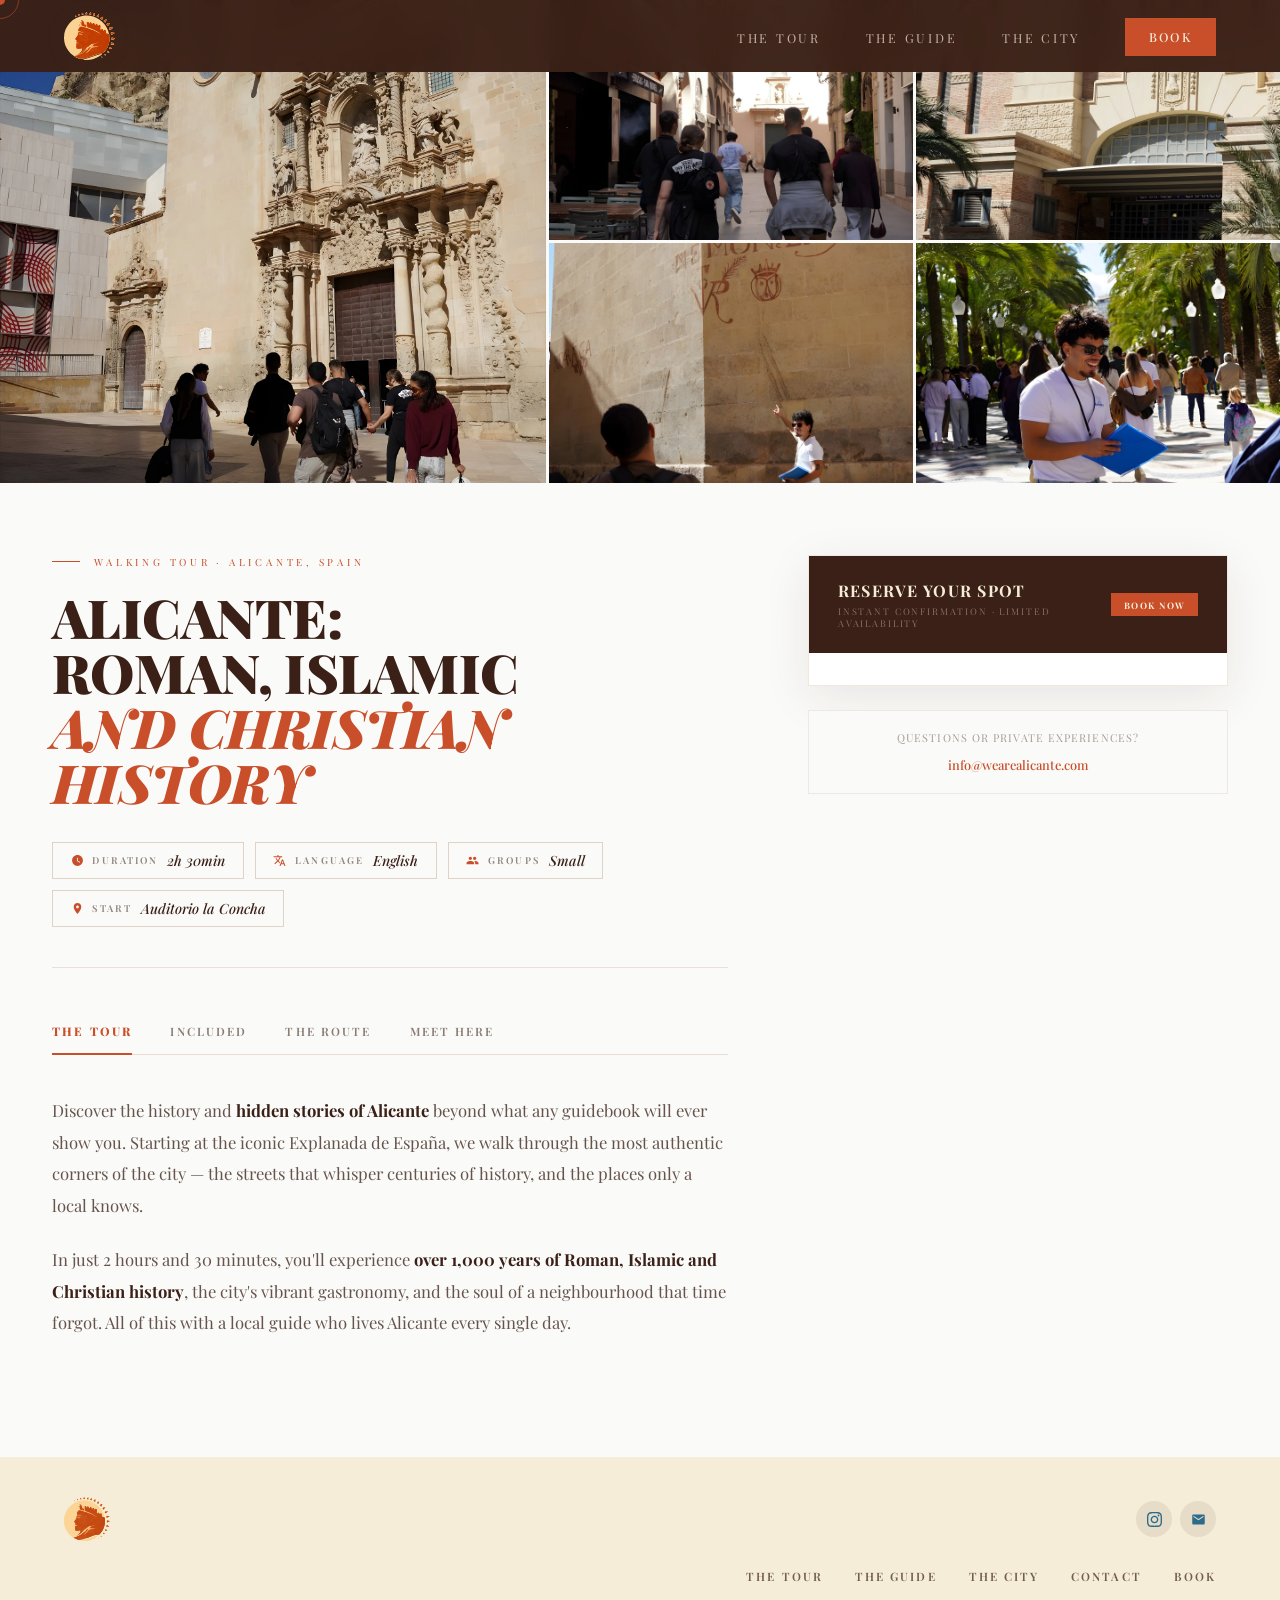
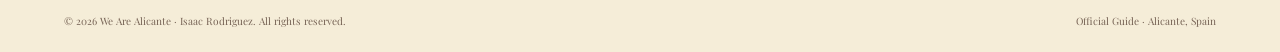
==== commit 23cb0a7c: "Actualiza el nombre del tour a "Alicante: Roman, Islamic and Christian History" Cambia el H1, title," ====
--- a/booking.html
+++ b/booking.html
@@ -4,8 +4,8 @@
   <meta charset="UTF-8">
   <meta name="viewport" content="width=device-width, initial-scale=1.0">
 
-  <title>Book Your Tour – We Are Alicante | Walking Tour Alicante</title>
-  <meta name="description" content="Book your walking tour in Alicante with Isaac Rodriguez. Small groups, instant confirmation. 12 stops, 2h30min of real history and hidden stories.">
+  <title>Alicante: Roman, Islamic and Christian History – Book Now</title>
+  <meta name="description" content="Book your walking tour through Alicante's Roman, Islamic and Christian history with Isaac Rodriguez. Small groups, instant confirmation. 12 stops, 2h30min.">
   <meta name="robots" content="index, follow">
   <link rel="canonical" href="https://www.wearealicante.com/booking.html">
 
@@ -13,8 +13,8 @@
   <meta property="og:url"         content="https://www.wearealicante.com/booking.html">
   <meta property="og:site_name"   content="We Are Alicante">
   <meta property="og:locale"      content="en_US">
-  <meta property="og:title"       content="Book Your Walking Tour – We Are Alicante">
-  <meta property="og:description" content="12 stops, 2h30min, small groups. Book the walking tour that shows you the real Alicante.">
+  <meta property="og:title"       content="Alicante: Roman, Islamic and Christian History | We Are Alicante">
+  <meta property="og:description" content="12 stops, 2h30min, small groups. Roman, Islamic and Christian history — book the walking tour that shows you the real Alicante.">
   <meta property="og:image"       content="https://www.wearealicante.com/assets/images/og-image.png">
 
   <link rel="icon" href="assets/images/favicon.svg" type="image/svg+xml">
@@ -597,7 +597,7 @@
       <p class="bk-label">Walking Tour · Alicante, Spain</p>
 
       <h1 class="bk-title">
-        Alicante:<br>Where Muslim<br><em>&amp; Christian History Meet</em>
+        Alicante:<br>Roman, Islamic<br><em>and Christian History</em>
       </h1>
 
       <div class="bk-badges">
@@ -632,7 +632,7 @@
           Discover the history and <strong>hidden stories of Alicante</strong> beyond what any guidebook will ever show you. Starting at the iconic Explanada de España, we walk through the most authentic corners of the city — the streets that whisper centuries of history, and the places only a local knows.
         </p>
         <p class="bk-desc">
-          In just 2 hours and 30 minutes, you'll experience <strong>over 1,000 years of Muslim and Christian history</strong>, the city's vibrant gastronomy, and the soul of a neighbourhood that time forgot. All of this with a local guide who lives Alicante every single day.
+          In just 2 hours and 30 minutes, you'll experience <strong>over 1,000 years of Roman, Islamic and Christian history</strong>, the city's vibrant gastronomy, and the soul of a neighbourhood that time forgot. All of this with a local guide who lives Alicante every single day.
         </p>
       </div>
 
@@ -640,7 +640,7 @@
         <ul class="bk-included">
           <li>Professional guide — Isaac Rodriguez</li>
           <li>9 stops across the city</li>
-          <li>Muslim &amp; Christian history narration</li>
+          <li>Roman, Islamic &amp; Christian history narration</li>
           <li>Small group experience — limited spots</li>
           <li>Personalised pace — we adapt to your group</li>
         </ul>
--- a/src/css/styles.css
+++ b/src/css/styles.css
@@ -90,7 +90,7 @@
   z-index: 10000;
   display: flex; align-items: center; justify-content: center;
   flex-direction: column; gap: 2rem;
-  transition: opacity .9s ease, visibility .9s ease;
+  transition: opacity .25s ease, visibility .25s ease;
 }
 .preloader.gone { opacity: 0; visibility: hidden; pointer-events: none; }
 .pl-word {
@@ -107,11 +107,11 @@
   display: inline-block;
   opacity: 0;
   transform: translateY(100%);
-  animation: plUp .7s cubic-bezier(.22, 1, .36, 1) forwards;
-}
-.pl-word span:nth-child(1) { animation-delay: .1s; }
-.pl-word span:nth-child(2) { animation-delay: .2s; }
-.pl-word span:nth-child(3) { animation-delay: .32s; }
+  animation: plUp .35s cubic-bezier(.22, 1, .36, 1) forwards;
+}
+.pl-word span:nth-child(1) { animation-delay: .05s; }
+.pl-word span:nth-child(2) { animation-delay: .1s; }
+.pl-word span:nth-child(3) { animation-delay: .16s; }
 .pl-em {
   font-family: 'Playfair Display', serif;
   font-size: clamp(.9rem, 2.5vw, 1.4rem);
@@ -119,12 +119,12 @@
   color: var(--mustard);
   letter-spacing: .25em;
   opacity: 0;
-  animation: plFade .8s .7s ease forwards;
+  animation: plFade .4s .35s ease forwards;
 }
 .pl-line {
   width: 0; height: 1px;
   background: var(--mustard);
-  animation: plLine 1s .5s ease forwards;
+  animation: plLine .5s .25s ease forwards;
 }
 @keyframes plUp   { to { opacity: 1; transform: translateY(0); } }
 @keyframes plFade { to { opacity: 1; } }
@@ -232,18 +232,15 @@
 .r5 { transition-delay: .60s; }
 
 /* ─── HERO ─── */
-.hero { height: 100vh; position: relative; display: flex; align-items: flex-end; overflow: hidden; }
+.hero { height: 100vh; position: relative; display: flex; align-items: center; overflow: hidden; }
 .hero-bg {
   position: absolute; inset: 0;
   background-color: var(--deep);
   background-image:
-    linear-gradient(to bottom, rgba(0,0,0,.28) 0%, transparent 90px),
-    linear-gradient(to top, rgba(58,32,22,.90) 0%, rgba(58,32,22,.22) 50%, transparent 72%),
-    linear-gradient(to right, rgba(58,32,22,.52) 0%, transparent 58%),
-    image-set(
-      url('../../assets/images/img_castillo_sunset.webp') 1x,
-      url('../../assets/images/img_castillo_sunset@2x.webp') 2x
-    );
+    linear-gradient(to bottom, rgba(0,0,0,.28) 0%, transparent 22%),
+    linear-gradient(to right, rgba(8,3,2,.72) 0%, rgba(8,3,2,.28) 44%, transparent 70%),
+    linear-gradient(to top, rgba(40,18,10,.94) 0%, rgba(40,18,10,.18) 44%, transparent 64%),
+    url('../../assets/images/img_castillo_sunset.webp');
   background-size: cover;
   background-position: center;
   background-repeat: no-repeat;
@@ -252,79 +249,80 @@
 }
 .hero-inner {
   position: relative; z-index: 2;
-  padding: 0 5rem 10vh;
+  padding: 0 5rem 8vh;
   width: 100%;
 }
-.hero-kicker {
-  font-size: .72rem; letter-spacing: .42em;
-  text-transform: uppercase; color: var(--mustard);
-  margin-bottom: 2.8rem;
-  display: flex; align-items: center; gap: 1.2rem;
-  opacity: 0; animation: riseUp .9s 2s ease forwards;
-  text-shadow: 0 1px 12px rgba(58,32,22,.6);
-}
-.hero-kicker::before { content: ''; width: 44px; height: 1px; background: var(--mustard); opacity: .85; }
-
-.hero-deco {
-  display: block;
-  width: 52px; height: 2px;
-  background: linear-gradient(90deg, var(--mustard), transparent);
-  margin-bottom: 1.6rem;
-  opacity: 0; animation: riseUp .8s 2.05s ease forwards;
+.hero-inner > div {
+  display: flex; flex-direction: column; align-items: flex-start; text-align: left;
 }
 .hero-h1 {
   font-family: 'Playfair Display', serif;
-  font-size: clamp(4rem, 11vw, 10rem);
-  font-weight: 900; line-height: 1.05;
+  font-size: clamp(1.6rem, 4vw, 4rem);
+  font-weight: 900; line-height: 1;
   color: var(--sand);
-  text-transform: uppercase; letter-spacing: -.03em;
-  overflow: hidden;
-  text-shadow: 0 4px 48px rgba(58,32,22,.55), 0 1px 0 rgba(58,32,22,.3);
+  text-align: left;
+  text-transform: uppercase; letter-spacing: .18em;
+  text-shadow: 0 2px 20px rgba(58,32,22,.45), 0 1px 0 rgba(58,32,22,.2);
 }
 .hero-h1 .ln { display: block; overflow: hidden; padding-left: .06em; margin-left: -.06em; }
 .hero-h1 .ln span {
   display: block; opacity: 0; transform: translateY(110%);
   animation: riseUp .95s cubic-bezier(.22, 1, .36, 1) forwards;
 }
-.hero-h1 .ln:nth-child(1) span { animation-delay: 2.2s; }
-.hero-h1 .ln:nth-child(2) span { animation-delay: 2.4s; }
+.hero-h1 .ln:nth-child(1) span { animation-delay: .3s; font-weight: 400; color: rgba(240,224,208,.82); }
+.hero-h1 .ln:nth-child(2) span { animation-delay: .5s; }
 .hero-h1 em {
   font-style: normal;
-  font-size: .82em;
+  display: block;
+  font-size: clamp(3.8rem, 14vw, 12rem);
+  letter-spacing: -.05em;
+  line-height: .88;
   color: var(--terra);
-  text-shadow: 0 4px 48px rgba(58,32,22,.4), 0 0 80px rgba(232,164,74,.2);
+  text-shadow: 0 6px 60px rgba(58,32,22,.6), 0 2px 0 rgba(58,32,22,.22), 0 0 80px rgba(232,164,74,.2);
 }
 .hero-sub {
-  font-size: clamp(.9rem, 1.2vw, 1rem);
-  color: rgba(250, 250, 248, .72);
-  line-height: 1.7; max-width: 420px;
-  margin-top: 2.2rem; margin-bottom: 2rem;
+  font-size: clamp(.82rem, 1vw, .92rem);
+  font-style: italic;
+  color: rgba(250, 250, 248, .65);
+  line-height: 1.72; max-width: 320px;
+  text-align: left;
+  margin-top: 2rem; margin-bottom: 2.2rem;
+  padding-left: 1rem;
+  border-left: 1.5px solid rgba(200,146,42,.4);
   text-shadow: 0 1px 12px rgba(58,32,22,.5);
-  opacity: 0; animation: riseUp .9s 2.7s ease forwards;
+  opacity: 0; animation: riseUp .9s .7s ease forwards;
 }
 .btn-hero {
   display: inline-flex; align-items: center; gap: .8rem;
-  background: var(--terra); color: var(--cream);
-  padding: 1rem 2.4rem; text-decoration: none;
-  font-size: .78rem; letter-spacing: .24em;
+  background: rgba(201,78,42,.22); color: var(--cream);
+  border: 1.5px solid rgba(240,224,208,.68);
+  padding: .9rem 2rem; text-decoration: none;
+  font-size: .72rem; letter-spacing: .26em;
   text-transform: uppercase; font-weight: 500;
-  opacity: 0; animation: riseUp .9s 2.9s ease forwards;
-  transition: background .3s, transform .3s, gap .3s;
-}
-.btn-hero:hover { background: var(--ember); transform: translateY(-3px); gap: 1.1rem; }
-.btn-hero svg { width: 16px; height: 16px; fill: var(--cream); flex-shrink: 0; }
+  opacity: 0; animation: riseUp .9s .85s ease forwards;
+  transition: background .3s, border-color .3s, transform .3s, gap .3s;
+}
+.btn-hero:hover { background: rgba(240,224,208,.1); border-color: rgba(240,224,208,.65); transform: translateY(-3px); gap: 1.1rem; }
+.btn-hero svg { width: 14px; height: 14px; fill: var(--cream); flex-shrink: 0; }
+.hero-loc {
+  font-size: .48rem; letter-spacing: .3em;
+  text-transform: uppercase;
+  color: rgba(240,224,208,.28);
+  margin-top: 1.4rem;
+  opacity: 0; animation: riseUp .9s 1s ease forwards;
+}
 .hero-scroll {
   position: absolute; right: 4rem; bottom: 3rem;
   writing-mode: vertical-lr;
   font-size: .62rem; letter-spacing: .38em;
   text-transform: uppercase; color: rgba(240, 224, 208, .45);
   display: flex; align-items: center; gap: 1.2rem;
-  opacity: 0; animation: riseUp .8s 3.2s ease forwards;
+  opacity: 0; animation: riseUp .8s 1.15s ease forwards;
 }
 .hero-scroll::after {
   content: ''; width: 1px; height: 55px;
   background: var(--mustard);
-  animation: scrollPulse 2.2s 3.5s ease infinite;
+  animation: scrollPulse 2.2s 1.4s ease infinite;
 }
 @keyframes riseUp {
   from { opacity: 0; transform: translateY(22px); }
@@ -362,7 +360,7 @@
 @keyframes ticker { from { transform: translateX(0); } to { transform: translateX(-50%); } }
 
 /* ─── ABOUT ─── */
-.about { background: var(--cream); padding: 5.5rem 4rem; }
+.about { background: var(--cream); padding: 5.5rem 4rem; content-visibility: auto; contain-intrinsic-size: 0 900px; }
 .about-inner {
   display: grid; grid-template-columns: 1fr 1fr;
   gap: 8rem; align-items: center;
@@ -445,7 +443,7 @@
 }
 
 /* ─── CIUDAD ─── */
-.ciudad { background: var(--sand); padding: 6rem 0 5rem; }
+.ciudad { background: var(--sand); padding: 6rem 0 5rem; content-visibility: auto; contain-intrinsic-size: 0 1200px; }
 .ciudad-head {
   padding: 0 4rem; margin-bottom: 3.5rem;
   display: flex; justify-content: space-between; align-items: flex-end;
@@ -526,7 +524,7 @@
 .pi-title em { font-style: italic; color: var(--mustard); }
 
 /* ─── EL TOUR ─── */
-.tour { background: var(--sand); padding: 6rem 0 5rem; overflow: hidden; border-top: 3px solid var(--terra); }
+.tour { background: var(--sand); padding: 6rem 0 5rem; overflow: hidden; border-top: 3px solid var(--terra); content-visibility: auto; contain-intrinsic-size: 0 1800px; }
 .tour-head { padding: 0 4rem; margin-bottom: 1.5rem; }
 .tour-h2 {
   font-family: 'Playfair Display', serif;
@@ -1061,7 +1059,7 @@
   padding-top: .9rem;
   display: flex; justify-content: space-between; align-items: center;
 }
-.footer-copy { font-size: .63rem; color: rgba(58, 32, 22, .45); }
+.footer-copy { font-size: .63rem; color: rgba(58, 32, 22, .68); }
 
 /* ─── OPTIMIZACIÓN DE RENDIMIENTO ─── */
 /* Las secciones fuera de pantalla no se renderizan hasta que entran en viewport */
@@ -1090,12 +1088,15 @@
   nav.scrolled { padding: .6rem 1.5rem; }
   .nav-links { display: none; }
   .burger { display: flex; }
-  /* Hero: título más pequeño para que no desborde en pantallas estrechas */
-  .hero-h1 { font-size: clamp(3rem, 13vw, 5rem); }
-  .hero-inner { padding: 0 1.5rem 8vh; }
-  .btn-hero { font-size: .72rem; padding: .9rem 1.6rem; }
+  /* Hero mobile — solo overrides de tamaño y espacio */
+  .hero-inner { padding: 0 2rem 18vh; }
+  .hero-h1 { letter-spacing: .1em; }
+  .hero-inner > div { max-width: 100%; }
+  .hero-sub { max-width: 90%; font-size: clamp(.82rem, 3.5vw, .92rem); margin-top: 1.4rem; margin-bottom: 1.8rem; padding-left: .8rem; }
+  .btn-hero { max-width: 260px; justify-content: center; padding: 1rem 1.8rem; letter-spacing: .2em; }
+  .hero-loc { display: none; }
+  .btn-hero svg { display: none; }
   .hero-right { align-items: flex-start; }
-  .hero-sub { text-align: left; max-width: 100%; font-size: clamp(.88rem, 3.8vw, 1.05rem); }
   .hero-btn { font-size: .72rem; padding: .95rem 1.6rem; }
   .hero-scroll { display: none; }
   .about { padding: 2.5rem 1.5rem; }
@@ -1182,14 +1183,14 @@
   .pi-title { font-size: clamp(2.2rem, 7.5vw, 4rem); }
 }
 
-/* ─── HERO MOBILE: override must come after main .hero-bg to win cascade ─── */
+/* ─── HERO MOBILE: smaller image + centred vignette ─── */
 @media (hover: none) {
   .hero-bg {
     background-image:
-      linear-gradient(to bottom, rgba(0,0,0,.28) 0%, transparent 90px),
-      linear-gradient(to top, rgba(58,32,22,.90) 0%, rgba(58,32,22,.22) 50%, transparent 72%),
-      linear-gradient(to right, rgba(58,32,22,.52) 0%, transparent 58%),
-      url('../../assets/images/img_castillo_sunset.webp');
+      linear-gradient(to bottom, rgba(0,0,0,.32) 0%, transparent 18%),
+      linear-gradient(to right, rgba(8,3,2,.78) 0%, rgba(8,3,2,.32) 42%, transparent 68%),
+      linear-gradient(to top, rgba(58,32,22,.95) 0%, rgba(58,32,22,.35) 38%, transparent 62%),
+      url('../../assets/images/img_castillo_sunset-sm.webp');
     background-position: center;
     background-size: cover;
   }
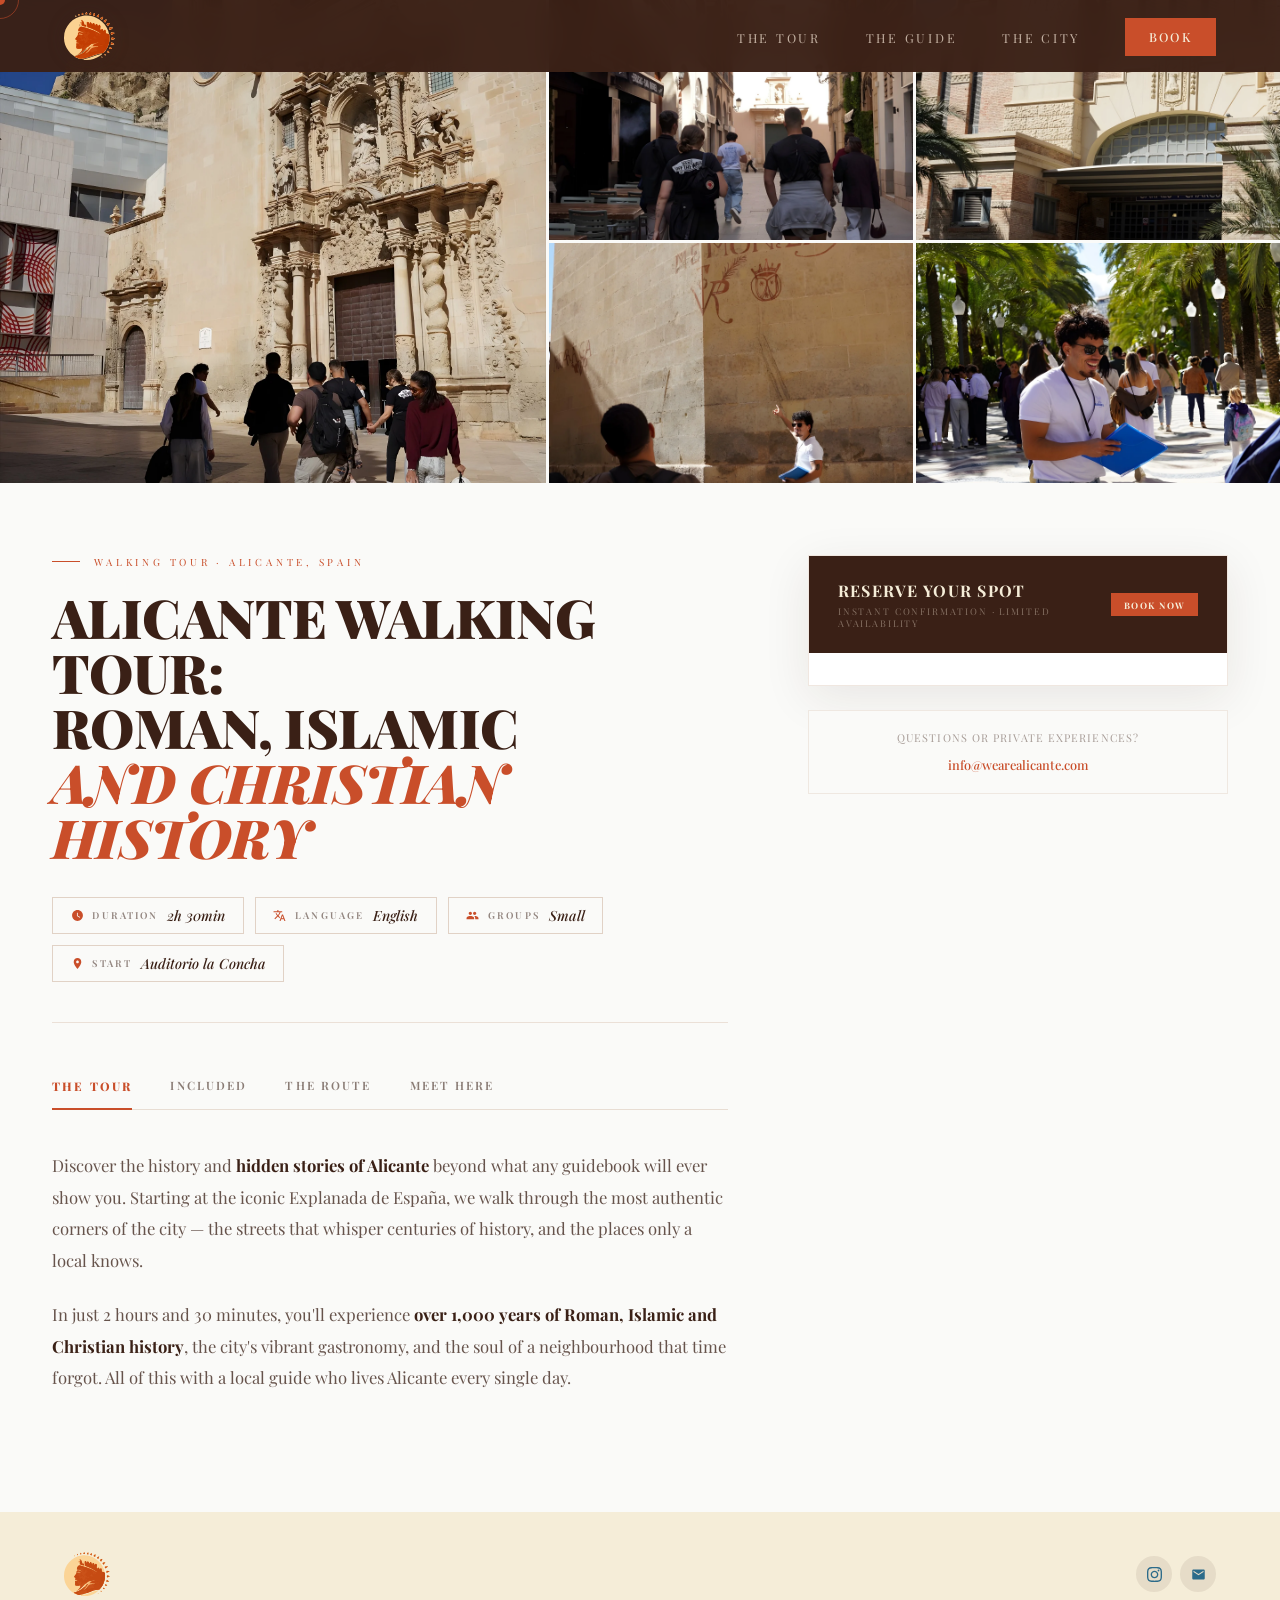
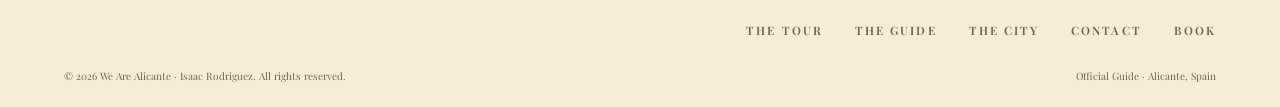
==== commit f87450b6: "Renombra el tour a "Alicante Walking Tour: Roman, Islamic and Christian History" Co-Authored-By: Cla" ====
--- a/booking.html
+++ b/booking.html
@@ -4,7 +4,7 @@
   <meta charset="UTF-8">
   <meta name="viewport" content="width=device-width, initial-scale=1.0">
 
-  <title>Alicante: Roman, Islamic and Christian History – Book Now</title>
+  <title>Alicante Walking Tour: Roman, Islamic and Christian History – Book Now</title>
   <meta name="description" content="Book your walking tour through Alicante's Roman, Islamic and Christian history with Isaac Rodriguez. Small groups, instant confirmation. 12 stops, 2h30min.">
   <meta name="robots" content="index, follow">
   <link rel="canonical" href="https://www.wearealicante.com/booking.html">
@@ -13,7 +13,7 @@
   <meta property="og:url"         content="https://www.wearealicante.com/booking.html">
   <meta property="og:site_name"   content="We Are Alicante">
   <meta property="og:locale"      content="en_US">
-  <meta property="og:title"       content="Alicante: Roman, Islamic and Christian History | We Are Alicante">
+  <meta property="og:title"       content="Alicante Walking Tour: Roman, Islamic and Christian History | We Are Alicante">
   <meta property="og:description" content="12 stops, 2h30min, small groups. Roman, Islamic and Christian history — book the walking tour that shows you the real Alicante.">
   <meta property="og:image"       content="https://www.wearealicante.com/assets/images/og-image.png">
 
@@ -597,7 +597,7 @@
       <p class="bk-label">Walking Tour · Alicante, Spain</p>
 
       <h1 class="bk-title">
-        Alicante:<br>Roman, Islamic<br><em>and Christian History</em>
+        Alicante Walking Tour:<br>Roman, Islamic<br><em>and Christian History</em>
       </h1>
 
       <div class="bk-badges">
